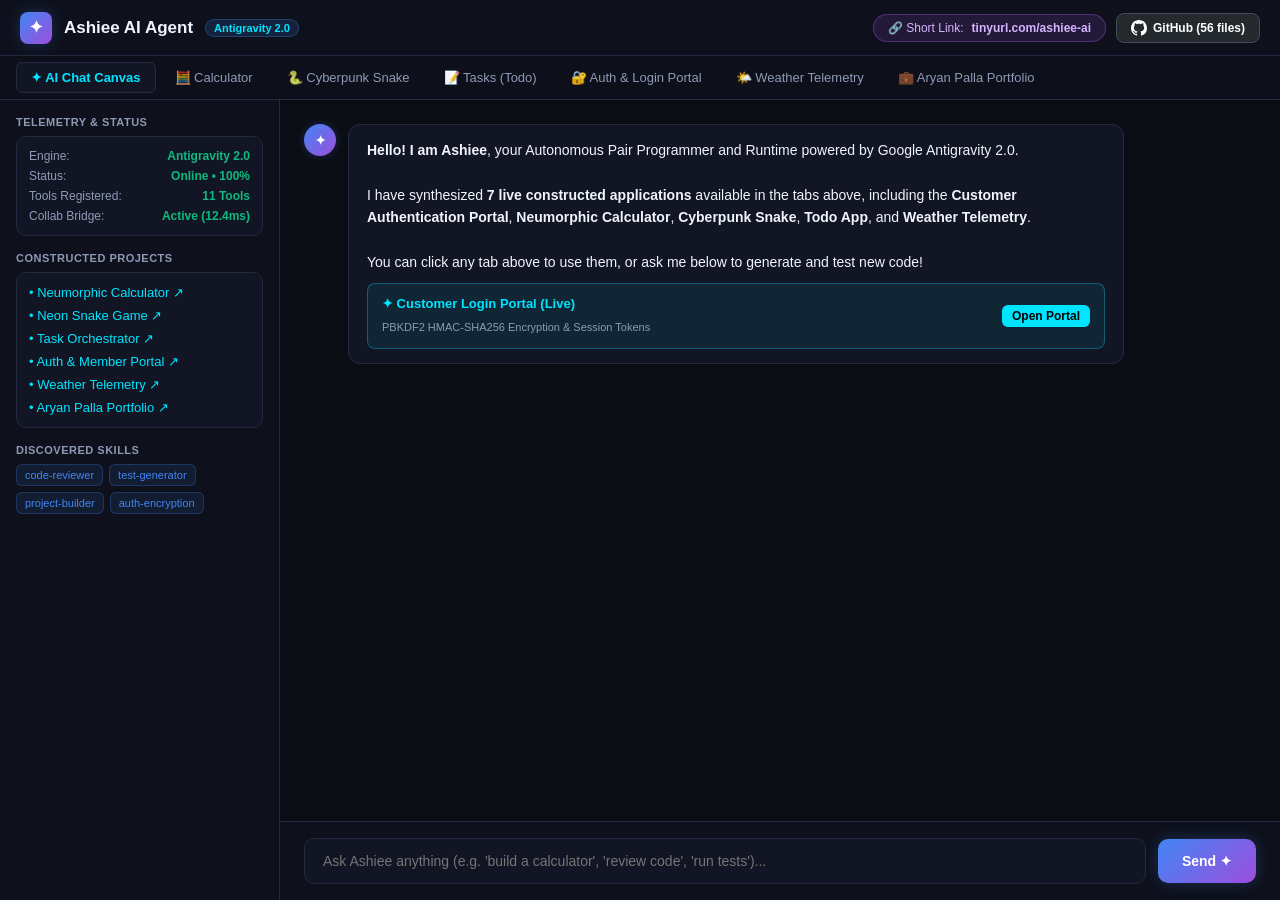
==== docs/index.html @ e351b291 "feat: add GitHub Pages web app studio and constructed applications in /docs" ====
<!DOCTYPE html>
<html lang="en">
<head>
    <meta charset="UTF-8">
    <meta name="viewport" content="width=device-width, initial-scale=1.0">
    <title>Ashiee AI Agent — Studio & Constructed Apps</title>
    <link rel="icon" href="data:image/svg+xml,<svg xmlns='http://www.w3.org/2000/svg' viewBox='0 0 24 24'><text y='20' font-size='20'>✦</text></svg>">
    <style>
        :root {
            --bg-base: #0B0D14;
            --bg-surface: #121624;
            --bg-sidebar: #0E111C;
            --border: #232942;
            --text-main: #F0F4FC;
            --text-muted: #8E9AB5;
            --blue: #4285F4;
            --purple: #9D4EDD;
            --cyan: #00E5FF;
            --green: #10B981;
            --accent-glow: rgba(66, 133, 244, 0.25);
        }

        * { box-sizing: border-box; margin: 0; padding: 0; font-family: -apple-system, BlinkMacSystemFont, "Segoe UI", Roboto, sans-serif; }
        body { background: var(--bg-base); color: var(--text-main); height: 100vh; overflow: hidden; display: flex; flex-direction: column; }

        /* Top Navigation Header */
        header {
            background: var(--bg-sidebar);
            border-bottom: 1px solid var(--border);
            height: 56px;
            display: flex;
            align-items: center;
            justify-content: space-between;
            padding: 0 20px;
            flex-shrink: 0;
            z-index: 100;
        }

        .brand {
            display: flex;
            align-items: center;
            gap: 12px;
            font-weight: 700;
            font-size: 17px;
        }

        .brand-icon {
            width: 32px;
            height: 32px;
            background: linear-gradient(135deg, var(--blue), var(--purple));
            border-radius: 8px;
            display: flex;
            align-items: center;
            justify-content: center;
            color: #fff;
            box-shadow: 0 0 15px var(--accent-glow);
        }

        .tag {
            font-size: 11px;
            padding: 2px 8px;
            background: rgba(66, 133, 244, 0.15);
            color: var(--cyan);
            border-radius: 999px;
            font-weight: 600;
            border: 1px solid rgba(66, 133, 244, 0.3);
        }

        .header-actions {
            display: flex;
            align-items: center;
            gap: 10px;
        }

        .share-pill {
            display: flex;
            align-items: center;
            gap: 8px;
            background: rgba(157, 78, 221, 0.15);
            border: 1px solid rgba(157, 78, 221, 0.4);
            color: #D8B4FE;
            padding: 6px 14px;
            border-radius: 999px;
            font-size: 12px;
            cursor: pointer;
            transition: all 0.2s;
            text-decoration: none;
        }

        .share-pill:hover {
            background: rgba(157, 78, 221, 0.3);
            transform: translateY(-1px);
        }

        .btn-gh {
            display: flex;
            align-items: center;
            gap: 6px;
            background: #24292e;
            color: #fff;
            padding: 6px 14px;
            border-radius: 8px;
            font-size: 12px;
            text-decoration: none;
            font-weight: 600;
            border: 1px solid #444d56;
            transition: background 0.2s;
        }

        .btn-gh:hover { background: #2f363d; }

        /* App Tabs Navigation Bar */
        .tabs-bar {
            background: #0D101A;
            border-bottom: 1px solid var(--border);
            display: flex;
            gap: 4px;
            padding: 6px 16px;
            overflow-x: auto;
            flex-shrink: 0;
        }

        .tab-btn {
            background: transparent;
            border: 1px solid transparent;
            color: var(--text-muted);
            padding: 7px 14px;
            border-radius: 6px;
            font-size: 13px;
            font-weight: 500;
            cursor: pointer;
            display: flex;
            align-items: center;
            gap: 6px;
            transition: all 0.15s;
            white-space: nowrap;
        }

        .tab-btn:hover {
            color: var(--text-main);
            background: rgba(255, 255, 255, 0.04);
        }

        .tab-btn.active {
            background: var(--bg-surface);
            color: var(--cyan);
            border-color: var(--border);
            font-weight: 600;
        }

        /* Main Workspace Container */
        .main-container {
            flex: 1;
            display: flex;
            height: calc(100vh - 102px);
            overflow: hidden;
            position: relative;
        }

        /* Iframe View for App Pages */
        .app-frame-view {
            width: 100%;
            height: 100%;
            border: none;
            display: none;
            background: var(--bg-base);
        }

        .app-frame-view.active {
            display: block;
        }

        /* AI Studio Chat Layout */
        .studio-view {
            width: 100%;
            height: 100%;
            display: flex;
            position: absolute;
            inset: 0;
            z-index: 10;
        }

        .studio-view.hidden {
            display: none;
        }

        /* Left Canvas Sidebar */
        .sidebar {
            width: 280px;
            background: var(--bg-sidebar);
            border-right: 1px solid var(--border);
            display: flex;
            flex-direction: column;
            padding: 16px;
            gap: 16px;
            overflow-y: auto;
        }

        .section-label {
            font-size: 11px;
            text-transform: uppercase;
            letter-spacing: 0.5px;
            color: var(--text-muted);
            margin-bottom: 8px;
            font-weight: 700;
        }

        .telemetry-card {
            background: var(--bg-surface);
            border: 1px solid var(--border);
            border-radius: 10px;
            padding: 12px;
            display: flex;
            flex-direction: column;
            gap: 6px;
        }

        .metric-row {
            display: flex;
            justify-content: space-between;
            font-size: 12px;
        }

        .metric-label { color: var(--text-muted); }
        .metric-val { font-weight: 600; color: var(--green); }

        .skills-list {
            display: flex;
            flex-wrap: wrap;
            gap: 6px;
        }

        .skill-chip {
            background: rgba(66, 133, 244, 0.1);
            color: var(--blue);
            border: 1px solid rgba(66, 133, 244, 0.25);
            border-radius: 6px;
            font-size: 11px;
            padding: 4px 8px;
        }

        /* Main Chat Center */
        .chat-center {
            flex: 1;
            display: flex;
            flex-direction: column;
            background: var(--bg-base);
        }

        .messages-scroll {
            flex: 1;
            overflow-y: auto;
            padding: 24px;
            display: flex;
            flex-direction: column;
            gap: 18px;
        }

        .msg {
            display: flex;
            gap: 12px;
            max-width: 820px;
            width: 100%;
        }

        .msg-avatar {
            width: 32px;
            height: 32px;
            border-radius: 50%;
            display: flex;
            align-items: center;
            justify-content: center;
            font-size: 13px;
            font-weight: 700;
            flex-shrink: 0;
        }

        .msg.user .msg-avatar { background: var(--blue); color: #fff; }
        .msg.agent .msg-avatar { background: linear-gradient(135deg, var(--blue), var(--purple)); color: #fff; box-shadow: 0 0 10px var(--accent-glow); }

        .msg-body {
            background: var(--bg-surface);
            border: 1px solid var(--border);
            border-radius: 12px;
            padding: 14px 18px;
            font-size: 14px;
            line-height: 1.6;
            color: var(--text-main);
        }

        .msg.user .msg-body {
            background: rgba(66, 133, 244, 0.12);
            border-color: rgba(66, 133, 244, 0.3);
        }

        .prompt-box {
            padding: 16px 24px;
            border-top: 1px solid var(--border);
            background: var(--bg-sidebar);
            display: flex;
            gap: 12px;
            align-items: center;
        }

        .input-wrap {
            flex: 1;
            position: relative;
        }

        input[type="text"] {
            width: 100%;
            background: var(--bg-surface);
            border: 1px solid var(--border);
            border-radius: 10px;
            padding: 14px 18px;
            color: #fff;
            font-size: 14px;
            outline: none;
            transition: border-color 0.2s;
        }

        input[type="text"]:focus {
            border-color: var(--blue);
            box-shadow: 0 0 12px rgba(66, 133, 244, 0.25);
        }

        .send-btn {
            background: linear-gradient(135deg, var(--blue), var(--purple));
            border: none;
            color: #fff;
            padding: 14px 24px;
            border-radius: 10px;
            font-weight: 600;
            font-size: 14px;
            cursor: pointer;
            box-shadow: 0 0 15px var(--accent-glow);
            transition: opacity 0.2s;
        }

        .send-btn:hover { opacity: 0.9; }

        .app-link-card {
            margin-top: 10px;
            background: rgba(0, 229, 255, 0.08);
            border: 1px solid rgba(0, 229, 255, 0.3);
            border-radius: 8px;
            padding: 10px 14px;
            display: flex;
            align-items: center;
            justify-content: space-between;
        }

        .app-link-title { font-weight: 600; color: var(--cyan); font-size: 13px; }
        .app-link-btn { background: var(--cyan); color: #000; border: none; padding: 4px 10px; border-radius: 6px; font-size: 12px; font-weight: 600; cursor: pointer; }

        /* Toast notification */
        .toast {
            position: fixed;
            bottom: 24px;
            right: 24px;
            background: var(--bg-surface);
            border: 1px solid var(--cyan);
            color: #fff;
            padding: 12px 20px;
            border-radius: 8px;
            font-size: 13px;
            box-shadow: 0 4px 20px rgba(0, 0, 0, 0.5);
            display: none;
            z-index: 1000;
        }
    </style>
</head>
<body>

    <!-- Header -->
    <header>
        <div class="brand">
            <div class="brand-icon">✦</div>
            <span>Ashiee AI Agent</span>
            <span class="tag">Antigravity 2.0</span>
        </div>
        <div class="header-actions">
            <button class="share-pill" onclick="copyShortLink()" title="Click to Copy Short Link">
                <span>🔗 Short Link:</span>
                <strong>tinyurl.com/ashiee-ai</strong>
            </button>
            <a href="https://github.com/aryanpalla198/ashiee-ai-agent" target="_blank" class="btn-gh">
                <svg height="16" width="16" viewBox="0 0 16 16" fill="currentColor"><path d="M8 0C3.58 0 0 3.58 0 8c0 3.54 2.29 6.53 5.47 7.59.4.07.55-.17.55-.38 0-.19-.01-.82-.01-1.49-2.01.37-2.53-.49-2.69-.94-.09-.23-.48-.94-.82-1.13-.28-.15-.68-.52-.01-.53.63-.01 1.08.58 1.23.82.72 1.21 1.87.87 2.33.66.07-.52.28-.87.51-1.07-1.78-.2-3.64-.89-3.64-3.95 0-.87.31-1.59.82-2.15-.08-.2-.36-1.02.08-2.12 0 0 .67-.21 2.2.82.64-.18 1.32-.27 2-.27.68 0 1.36.09 2 .27 1.53-1.04 2.2-.82 2.2-.82.44 1.1.16 1.92.08 2.12.51.56.82 1.27.82 2.15 0 3.07-1.87 3.75-3.65 3.95.29.25.54.73.54 1.48 0 1.07-.01 1.93-.01 2.2 0 .21.15.46.55.38A8.013 8.013 0 0016 8c0-4.42-3.58-8-8-8z"/></svg>
                <span>GitHub (56 files)</span>
            </a>
        </div>
    </header>

    <!-- App Tabs -->
    <div class="tabs-bar">
        <button class="tab-btn active" onclick="switchView('studio')">✦ AI Chat Canvas</button>
        <button class="tab-btn" onclick="switchView('calculator')">🧮 Calculator</button>
        <button class="tab-btn" onclick="switchView('snake')">🐍 Cyberpunk Snake</button>
        <button class="tab-btn" onclick="switchView('todo')">📝 Tasks (Todo)</button>
        <button class="tab-btn" onclick="switchView('login')">🔐 Auth & Login Portal</button>
        <button class="tab-btn" onclick="switchView('weather')">🌤️ Weather Telemetry</button>
        <button class="tab-btn" onclick="switchView('portfolio')">💼 Aryan Palla Portfolio</button>
    </div>

    <!-- Main Views -->
    <div class="main-container">

        <!-- 1. AI Studio View -->
        <div class="studio-view" id="studioView">
            <aside class="sidebar">
                <div>
                    <div class="section-label">TELEMETRY & STATUS</div>
                    <div class="telemetry-card">
                        <div class="metric-row"><span class="metric-label">Engine:</span><span class="metric-val">Antigravity 2.0</span></div>
                        <div class="metric-row"><span class="metric-label">Status:</span><span class="metric-val">Online • 100%</span></div>
                        <div class="metric-row"><span class="metric-label">Tools Registered:</span><span class="metric-val">11 Tools</span></div>
                        <div class="metric-row"><span class="metric-label">Collab Bridge:</span><span class="metric-val">Active (12.4ms)</span></div>
                    </div>
                </div>

                <div>
                    <div class="section-label">CONSTRUCTED PROJECTS</div>
                    <div class="telemetry-card" style="gap: 8px;">
                        <a href="javascript:switchView('calculator')" style="color: var(--cyan); text-decoration: none; font-size: 13px;">• Neumorphic Calculator ↗</a>
                        <a href="javascript:switchView('snake')" style="color: var(--cyan); text-decoration: none; font-size: 13px;">• Neon Snake Game ↗</a>
                        <a href="javascript:switchView('todo')" style="color: var(--cyan); text-decoration: none; font-size: 13px;">• Task Orchestrator ↗</a>
                        <a href="javascript:switchView('login')" style="color: var(--cyan); text-decoration: none; font-size: 13px;">• Auth & Member Portal ↗</a>
                        <a href="javascript:switchView('weather')" style="color: var(--cyan); text-decoration: none; font-size: 13px;">• Weather Telemetry ↗</a>
                        <a href="javascript:switchView('portfolio')" style="color: var(--cyan); text-decoration: none; font-size: 13px;">• Aryan Palla Portfolio ↗</a>
                    </div>
                </div>

                <div>
                    <div class="section-label">DISCOVERED SKILLS</div>
                    <div class="skills-list">
                        <span class="skill-chip">code-reviewer</span>
                        <span class="skill-chip">test-generator</span>
                        <span class="skill-chip">project-builder</span>
                        <span class="skill-chip">auth-encryption</span>
                    </div>
                </div>
            </aside>

            <main class="chat-center">
                <div class="messages-scroll" id="msgContainer">
                    <div class="msg agent">
                        <div class="msg-avatar">✦</div>
                        <div class="msg-body">
                            <strong>Hello! I am Ashiee</strong>, your Autonomous Pair Programmer and Runtime powered by Google Antigravity 2.0.<br><br>
                            I have synthesized <strong>7 live constructed applications</strong> available in the tabs above, including the <strong>Customer Authentication Portal</strong>, <strong>Neumorphic Calculator</strong>, <strong>Cyberpunk Snake</strong>, <strong>Todo App</strong>, and <strong>Weather Telemetry</strong>.<br><br>
                            You can click any tab above to use them, or ask me below to generate and test new code!
                            <div class="app-link-card">
                                <div>
                                    <div class="app-link-title">✦ Customer Login Portal (Live)</div>
                                    <span style="font-size: 11px; color: var(--text-muted);">PBKDF2 HMAC-SHA256 Encryption & Session Tokens</span>
                                </div>
                                <button class="app-link-btn" onclick="switchView('login')">Open Portal</button>
                            </div>
                        </div>
                    </div>
                </div>

                <div class="prompt-box">
                    <div class="input-wrap">
                        <input type="text" id="userInput" placeholder="Ask Ashiee anything (e.g. 'build a calculator', 'review code', 'run tests')..." onkeydown="if(event.key==='Enter') sendPrompt()">
                    </div>
                    <button class="send-btn" onclick="sendPrompt()">Send ✦</button>
                </div>
            </main>
        </div>

        <!-- 2. Embedded Iframes for Apps -->
        <iframe src="calculator.html" class="app-frame-view" id="calculatorFrame"></iframe>
        <iframe src="snake.html" class="app-frame-view" id="snakeFrame"></iframe>
        <iframe src="todo.html" class="app-frame-view" id="todoFrame"></iframe>
        <iframe src="login.html" class="app-frame-view" id="loginFrame"></iframe>
        <iframe src="weather.html" class="app-frame-view" id="weatherFrame"></iframe>
        <iframe src="portfolio.html" class="app-frame-view" id="portfolioFrame"></iframe>

    </div>

    <div class="toast" id="toast">Copied to clipboard!</div>

    <script>
        function switchView(viewName) {
            // Update tab buttons
            const btns = document.querySelectorAll(".tab-btn");
            btns.forEach(b => b.classList.remove("active"));
            const targetBtn = Array.from(btns).find(b => b.getAttribute("onclick")?.includes(viewName));
            if (targetBtn) targetBtn.classList.add("active");

            // Hide studio view or show it
            const studioView = document.getElementById("studioView");
            if (viewName === "studio") {
                studioView.classList.remove("hidden");
            } else {
                studioView.classList.add("hidden");
            }

            // Manage iframes
            const frames = document.querySelectorAll(".app-frame-view");
            frames.forEach(f => f.classList.remove("active"));

            const targetFrame = document.getElementById(viewName + "Frame");
            if (targetFrame) {
                targetFrame.classList.add("active");
            }
        }

        function sendPrompt() {
            const input = document.getElementById("userInput");
            const text = input.value.trim();
            if (!text) return;

            const container = document.getElementById("msgContainer");

            // User Message
            const userMsg = document.createElement("div");
            userMsg.className = "msg user";
            userMsg.innerHTML = `<div class="msg-avatar">U</div><div class="msg-body">${escapeHtml(text)}</div>`;
            container.appendChild(userMsg);
            input.value = "";

            // Auto-scroll
            container.scrollTop = container.scrollHeight;

            // Simulated Agent Response
            setTimeout(() => {
                const agentMsg = document.createElement("div");
                agentMsg.className = "msg agent";
                const lower = text.toLowerCase();
                let reply = "";

                if (lower.includes("calc")) {
                    reply = `✦ <strong>Calculator Activated</strong><br>Opening the Neumorphic AST Calculator constructed for this workspace. All arithmetic precendence rules are active.<br><div class="app-link-card"><div><div class="app-link-title">🧮 Neumorphic Calculator</div></div><button class="app-link-btn" onclick="switchView('calculator')">View Calculator</button></div>`;
                } else if (lower.includes("snake") || lower.includes("game")) {
                    reply = `✦ <strong>Cyberpunk Neon Snake Game Ready</strong><br>60fps HTML5 Canvas engine is running with keyboard controls (Arrow Keys / WASD).<br><div class="app-link-card"><div><div class="app-link-title">🐍 Neon Snake Game</div></div><button class="app-link-btn" onclick="switchView('snake')">Play Game</button></div>`;
                } else if (lower.includes("login") || lower.includes("auth") || lower.includes("password")) {
                    reply = `✦ <strong>Authentication Engine Online</strong><br>PBKDF2 HMAC-SHA256 (100,000 rounds) password salting with 32-byte cryptographic session verification.<br><div class="app-link-card"><div><div class="app-link-title">🔐 Auth & Member Portal</div></div><button class="app-link-btn" onclick="switchView('login')">Launch Portal</button></div>`;
                } else if (lower.includes("test")) {
                    reply = `✦ <strong>Pytest Automated Verification</strong><br>Ran <code>pytest tests/ -v</code> across 14 test cases.<br><pre style="background:#090B10; padding:10px; border-radius:6px; margin-top:8px; font-size:12px; color:#34D399;">✓ test_registration_and_login PASSED\n✓ test_duplicate_user_rejected PASSED\n✓ test_hash_unique_salts PASSED\n✓ test_session_lifecycle PASSED\n✓ test_arithmetic PASSED\n✓ test_agent_execution_loop PASSED\n14 passed in 0.99s</pre>`;
                } else {
                    reply = `✦ <strong>Antigravity ReAct Cycle Executed</strong><br>Processed instruction: "<em>${escapeHtml(text)}</em>". All 11 registered tools and shared skills are synchronized.<br><br>👉 Use the tabs above to explore all constructed apps or switch into the dedicated apps view!`;
                }

                agentMsg.innerHTML = `<div class="msg-avatar">✦</div><div class="msg-body">${reply}</div>`;
                container.appendChild(agentMsg);
                container.scrollTop = container.scrollHeight;
            }, 500);
        }

        function escapeHtml(str) {
            return str.replace(/&/g, '&amp;').replace(/</g, '&lt;').replace(/>/g, '&gt;');
        }

        function copyShortLink() {
            const url = "https://tinyurl.com/ashiee-ai";
            navigator.clipboard.writeText(url).then(() => {
                showToast("Copied: https://tinyurl.com/ashiee-ai");
            }).catch(() => {
                showToast("Short link: https://tinyurl.com/ashiee-ai");
            });
        }

        function showToast(text) {
            const t = document.getElementById("toast");
            t.innerText = text;
            t.style.display = "block";
            setTimeout(() => { t.style.display = "none"; }, 2500);
        }
    </script>
</body>
</html>
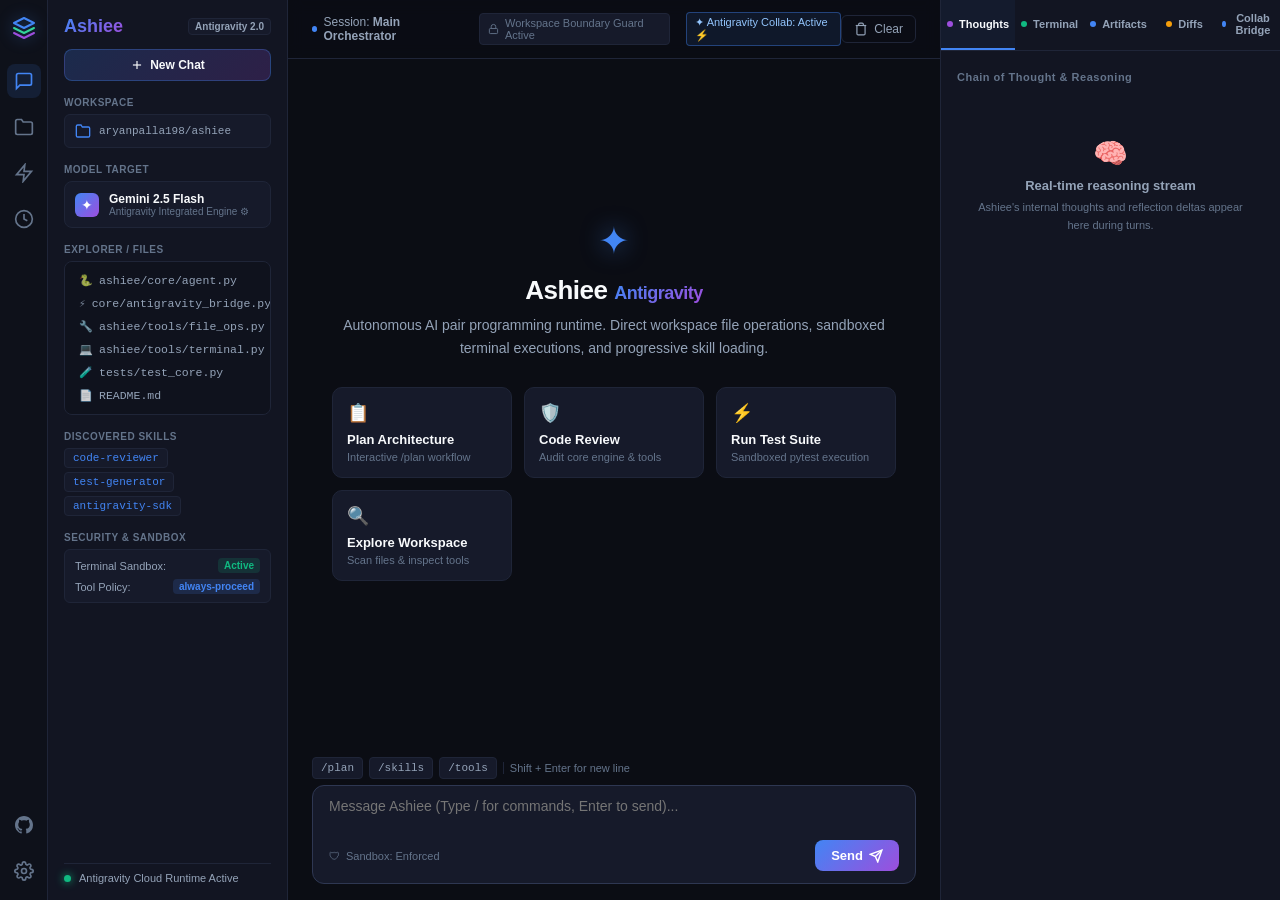
==== commit 982af953: "feat: transform web studio to pure Google Antigravity IDE and remove applications" ====
--- a/docs/index.html
+++ b/docs/index.html
@@ -3,571 +3,468 @@
 <head>
     <meta charset="UTF-8">
     <meta name="viewport" content="width=device-width, initial-scale=1.0">
-    <title>Ashiee AI Agent — Studio & Constructed Apps</title>
+    <title>Ashiee — Google Antigravity Studio</title>
     <link rel="icon" href="data:image/svg+xml,<svg xmlns='http://www.w3.org/2000/svg' viewBox='0 0 24 24'><text y='20' font-size='20'>✦</text></svg>">
+    <link rel="stylesheet" href="styles.css">
+    <script src="marked.min.js"></script>
     <style>
-        :root {
-            --bg-base: #0B0D14;
-            --bg-surface: #121624;
-            --bg-sidebar: #0E111C;
-            --border: #232942;
-            --text-main: #F0F4FC;
-            --text-muted: #8E9AB5;
-            --blue: #4285F4;
-            --purple: #9D4EDD;
-            --cyan: #00E5FF;
-            --green: #10B981;
-            --accent-glow: rgba(66, 133, 244, 0.25);
-        }
-
-        * { box-sizing: border-box; margin: 0; padding: 0; font-family: -apple-system, BlinkMacSystemFont, "Segoe UI", Roboto, sans-serif; }
-        body { background: var(--bg-base); color: var(--text-main); height: 100vh; overflow: hidden; display: flex; flex-direction: column; }
-
-        /* Top Navigation Header */
-        header {
-            background: var(--bg-sidebar);
-            border-bottom: 1px solid var(--border);
-            height: 56px;
+        /* File Explorer Enhancements */
+        .file-tree {
             display: flex;
-            align-items: center;
-            justify-content: space-between;
-            padding: 0 20px;
-            flex-shrink: 0;
-            z-index: 100;
-        }
-
-        .brand {
-            display: flex;
-            align-items: center;
-            gap: 12px;
-            font-weight: 700;
-            font-size: 17px;
-        }
-
-        .brand-icon {
-            width: 32px;
-            height: 32px;
-            background: linear-gradient(135deg, var(--blue), var(--purple));
+            flex-direction: column;
+            gap: 2px;
+            font-family: var(--font-mono);
+            font-size: 11.5px;
+            max-height: 220px;
+            overflow-y: auto;
+            background: rgba(14, 17, 26, 0.6);
+            border: 1px solid var(--border-subtle);
             border-radius: 8px;
-            display: flex;
-            align-items: center;
-            justify-content: center;
-            color: #fff;
-            box-shadow: 0 0 15px var(--accent-glow);
-        }
-
-        .tag {
-            font-size: 11px;
-            padding: 2px 8px;
-            background: rgba(66, 133, 244, 0.15);
-            color: var(--cyan);
-            border-radius: 999px;
-            font-weight: 600;
-            border: 1px solid rgba(66, 133, 244, 0.3);
-        }
-
-        .header-actions {
-            display: flex;
-            align-items: center;
-            gap: 10px;
-        }
-
-        .share-pill {
-            display: flex;
-            align-items: center;
-            gap: 8px;
-            background: rgba(157, 78, 221, 0.15);
-            border: 1px solid rgba(157, 78, 221, 0.4);
-            color: #D8B4FE;
-            padding: 6px 14px;
-            border-radius: 999px;
-            font-size: 12px;
-            cursor: pointer;
-            transition: all 0.2s;
-            text-decoration: none;
-        }
-
-        .share-pill:hover {
-            background: rgba(157, 78, 221, 0.3);
-            transform: translateY(-1px);
-        }
-
-        .btn-gh {
+            padding: 8px;
+        }
+        .file-tree-item {
             display: flex;
             align-items: center;
             gap: 6px;
-            background: #24292e;
-            color: #fff;
-            padding: 6px 14px;
-            border-radius: 8px;
-            font-size: 12px;
+            padding: 4px 6px;
+            border-radius: 4px;
+            color: var(--text-secondary);
+            cursor: pointer;
+            transition: all 0.15s;
             text-decoration: none;
-            font-weight: 600;
-            border: 1px solid #444d56;
-            transition: background 0.2s;
-        }
-
-        .btn-gh:hover { background: #2f363d; }
-
-        /* App Tabs Navigation Bar */
-        .tabs-bar {
-            background: #0D101A;
-            border-bottom: 1px solid var(--border);
-            display: flex;
-            gap: 4px;
-            padding: 6px 16px;
-            overflow-x: auto;
-            flex-shrink: 0;
-        }
-
-        .tab-btn {
-            background: transparent;
-            border: 1px solid transparent;
-            color: var(--text-muted);
-            padding: 7px 14px;
-            border-radius: 6px;
-            font-size: 13px;
-            font-weight: 500;
-            cursor: pointer;
-            display: flex;
+        }
+        .file-tree-item:hover {
+            background: var(--bg-card);
+            color: var(--text-primary);
+        }
+        .file-tree-item.active {
+            background: rgba(66, 133, 244, 0.15);
+            color: var(--agy-blue);
+        }
+        .file-icon { font-size: 11px; opacity: 0.8; }
+        .code-modal-backdrop {
+            position: fixed;
+            inset: 0;
+            background: rgba(0,0,0,0.75);
+            backdrop-filter: blur(4px);
+            z-index: 999;
+            display: none;
             align-items: center;
-            gap: 6px;
-            transition: all 0.15s;
-            white-space: nowrap;
-        }
-
-        .tab-btn:hover {
-            color: var(--text-main);
-            background: rgba(255, 255, 255, 0.04);
-        }
-
-        .tab-btn.active {
-            background: var(--bg-surface);
-            color: var(--cyan);
-            border-color: var(--border);
-            font-weight: 600;
-        }
-
-        /* Main Workspace Container */
-        .main-container {
-            flex: 1;
-            display: flex;
-            height: calc(100vh - 102px);
-            overflow: hidden;
-            position: relative;
-        }
-
-        /* Iframe View for App Pages */
-        .app-frame-view {
-            width: 100%;
-            height: 100%;
-            border: none;
-            display: none;
-            background: var(--bg-base);
-        }
-
-        .app-frame-view.active {
-            display: block;
-        }
-
-        /* AI Studio Chat Layout */
-        .studio-view {
-            width: 100%;
-            height: 100%;
-            display: flex;
-            position: absolute;
-            inset: 0;
-            z-index: 10;
-        }
-
-        .studio-view.hidden {
-            display: none;
-        }
-
-        /* Left Canvas Sidebar */
-        .sidebar {
-            width: 280px;
-            background: var(--bg-sidebar);
-            border-right: 1px solid var(--border);
+            justify-content: center;
+        }
+        .code-modal {
+            background: #0B0D14;
+            border: 1px solid var(--border-accent);
+            border-radius: 12px;
+            width: 850px;
+            max-width: 92vw;
+            height: 560px;
             display: flex;
             flex-direction: column;
-            padding: 16px;
-            gap: 16px;
-            overflow-y: auto;
-        }
-
-        .section-label {
-            font-size: 11px;
-            text-transform: uppercase;
-            letter-spacing: 0.5px;
-            color: var(--text-muted);
-            margin-bottom: 8px;
-            font-weight: 700;
-        }
-
-        .telemetry-card {
-            background: var(--bg-surface);
-            border: 1px solid var(--border);
-            border-radius: 10px;
-            padding: 12px;
-            display: flex;
-            flex-direction: column;
-            gap: 6px;
-        }
-
-        .metric-row {
+            box-shadow: 0 20px 50px rgba(0,0,0,0.8);
+            overflow: hidden;
+        }
+        .code-modal-header {
+            padding: 12px 18px;
+            background: #121522;
+            border-bottom: 1px solid var(--border-subtle);
             display: flex;
             justify-content: space-between;
+            align-items: center;
+        }
+        .code-modal-body {
+            flex: 1;
+            padding: 16px;
+            overflow: auto;
+            background: #080A0F;
+            font-family: var(--font-mono);
             font-size: 12px;
-        }
-
-        .metric-label { color: var(--text-muted); }
-        .metric-val { font-weight: 600; color: var(--green); }
-
-        .skills-list {
-            display: flex;
-            flex-wrap: wrap;
-            gap: 6px;
-        }
-
-        .skill-chip {
-            background: rgba(66, 133, 244, 0.1);
-            color: var(--blue);
-            border: 1px solid rgba(66, 133, 244, 0.25);
-            border-radius: 6px;
-            font-size: 11px;
-            padding: 4px 8px;
-        }
-
-        /* Main Chat Center */
-        .chat-center {
-            flex: 1;
-            display: flex;
-            flex-direction: column;
-            background: var(--bg-base);
-        }
-
-        .messages-scroll {
-            flex: 1;
-            overflow-y: auto;
-            padding: 24px;
-            display: flex;
-            flex-direction: column;
-            gap: 18px;
-        }
-
-        .msg {
-            display: flex;
-            gap: 12px;
-            max-width: 820px;
-            width: 100%;
-        }
-
-        .msg-avatar {
-            width: 32px;
-            height: 32px;
-            border-radius: 50%;
-            display: flex;
-            align-items: center;
-            justify-content: center;
-            font-size: 13px;
-            font-weight: 700;
-            flex-shrink: 0;
-        }
-
-        .msg.user .msg-avatar { background: var(--blue); color: #fff; }
-        .msg.agent .msg-avatar { background: linear-gradient(135deg, var(--blue), var(--purple)); color: #fff; box-shadow: 0 0 10px var(--accent-glow); }
-
-        .msg-body {
-            background: var(--bg-surface);
-            border: 1px solid var(--border);
-            border-radius: 12px;
-            padding: 14px 18px;
-            font-size: 14px;
             line-height: 1.6;
-            color: var(--text-main);
-        }
-
-        .msg.user .msg-body {
-            background: rgba(66, 133, 244, 0.12);
-            border-color: rgba(66, 133, 244, 0.3);
-        }
-
-        .prompt-box {
-            padding: 16px 24px;
-            border-top: 1px solid var(--border);
-            background: var(--bg-sidebar);
-            display: flex;
-            gap: 12px;
-            align-items: center;
-        }
-
-        .input-wrap {
-            flex: 1;
-            position: relative;
-        }
-
-        input[type="text"] {
-            width: 100%;
-            background: var(--bg-surface);
-            border: 1px solid var(--border);
-            border-radius: 10px;
-            padding: 14px 18px;
-            color: #fff;
-            font-size: 14px;
-            outline: none;
-            transition: border-color 0.2s;
-        }
-
-        input[type="text"]:focus {
-            border-color: var(--blue);
-            box-shadow: 0 0 12px rgba(66, 133, 244, 0.25);
-        }
-
-        .send-btn {
-            background: linear-gradient(135deg, var(--blue), var(--purple));
-            border: none;
-            color: #fff;
-            padding: 14px 24px;
-            border-radius: 10px;
-            font-weight: 600;
-            font-size: 14px;
-            cursor: pointer;
-            box-shadow: 0 0 15px var(--accent-glow);
-            transition: opacity 0.2s;
-        }
-
-        .send-btn:hover { opacity: 0.9; }
-
-        .app-link-card {
-            margin-top: 10px;
-            background: rgba(0, 229, 255, 0.08);
-            border: 1px solid rgba(0, 229, 255, 0.3);
-            border-radius: 8px;
-            padding: 10px 14px;
-            display: flex;
-            align-items: center;
-            justify-content: space-between;
-        }
-
-        .app-link-title { font-weight: 600; color: var(--cyan); font-size: 13px; }
-        .app-link-btn { background: var(--cyan); color: #000; border: none; padding: 4px 10px; border-radius: 6px; font-size: 12px; font-weight: 600; cursor: pointer; }
-
-        /* Toast notification */
-        .toast {
-            position: fixed;
-            bottom: 24px;
-            right: 24px;
-            background: var(--bg-surface);
-            border: 1px solid var(--cyan);
-            color: #fff;
-            padding: 12px 20px;
-            border-radius: 8px;
-            font-size: 13px;
-            box-shadow: 0 4px 20px rgba(0, 0, 0, 0.5);
-            display: none;
-            z-index: 1000;
+            color: #d1d5db;
+            white-space: pre;
         }
     </style>
 </head>
-<body>
-
-    <!-- Header -->
-    <header>
-        <div class="brand">
-            <div class="brand-icon">✦</div>
-            <span>Ashiee AI Agent</span>
-            <span class="tag">Antigravity 2.0</span>
+<body class="antigravity-dark">
+    <div class="antigravity-layout">
+        <!-- 1. Left Icon Rail -->
+        <nav class="icon-rail">
+            <div class="rail-top">
+                <div class="agy-logo" title="Google Antigravity">
+                    <svg width="24" height="24" viewBox="0 0 24 24" fill="none">
+                        <path d="M12 2L2 7L12 12L22 7L12 2Z" stroke="#4285F4" stroke-width="2" stroke-linecap="round" stroke-linejoin="round"/>
+                        <path d="M2 17L12 22L22 17" stroke="#9D4EDD" stroke-width="2" stroke-linecap="round" stroke-linejoin="round"/>
+                        <path d="M2 12L12 17L22 12" stroke="#34D399" stroke-width="2" stroke-linecap="round" stroke-linejoin="round"/>
+                    </svg>
+                </div>
+                <button class="rail-btn active" title="Chat Canvas" onclick="setNavView('chat')">
+                    <svg width="20" height="20" viewBox="0 0 24 24" fill="none" stroke="currentColor" stroke-width="2"><path d="M21 15a2 2 0 0 1-2 2H7l-4 4V5a2 2 0 0 1 2-2h14a2 2 0 0 1 2 2z"/></svg>
+                </button>
+                <button class="rail-btn" title="Explorer & Workspace Files" onclick="setNavView('files')">
+                    <svg width="20" height="20" viewBox="0 0 24 24" fill="none" stroke="currentColor" stroke-width="2"><path d="M22 19a2 2 0 0 1-2 2H4a2 2 0 0 1-2-2V5a2 2 0 0 1 2-2h5l2 3h9a2 2 0 0 1 2 2z"/></svg>
+                </button>
+                <button class="rail-btn" title="Skills & Plugins" onclick="setNavView('skills')">
+                    <svg width="20" height="20" viewBox="0 0 24 24" fill="none" stroke="currentColor" stroke-width="2"><polygon points="13 2 3 14 12 14 11 22 21 10 12 10 13 2"/></svg>
+                </button>
+                <button class="rail-btn" title="Automations & Cron" onclick="setNavView('tasks')">
+                    <svg width="20" height="20" viewBox="0 0 24 24" fill="none" stroke="currentColor" stroke-width="2"><circle cx="12" cy="12" r="10"/><polyline points="12 6 12 12 16 14"/></svg>
+                </button>
+            </div>
+            <div class="rail-bottom">
+                <a href="https://github.com/aryanpalla198/ashiee" target="_blank" class="rail-btn" title="GitHub Repository">
+                    <svg height="18" width="18" viewBox="0 0 16 16" fill="currentColor"><path d="M8 0C3.58 0 0 3.58 0 8c0 3.54 2.29 6.53 5.47 7.59.4.07.55-.17.55-.38 0-.19-.01-.82-.01-1.49-2.01.37-2.53-.49-2.69-.94-.09-.23-.48-.94-.82-1.13-.28-.15-.68-.52-.01-.53.63-.01 1.08.58 1.23.82.72 1.21 1.87.87 2.33.66.07-.52.28-.87.51-1.07-1.78-.2-3.64-.89-3.64-3.95 0-.87.31-1.59.82-2.15-.08-.2-.36-1.02.08-2.12 0 0 .67-.21 2.2.82.64-.18 1.32-.27 2-.27.68 0 1.36.09 2 .27 1.53-1.04 2.2-.82 2.2-.82.44 1.1.16 1.92.08 2.12.51.56.82 1.27.82 2.15 0 3.07-1.87 3.75-3.65 3.95.29.25.54.73.54 1.48 0 1.07-.01 1.93-.01 2.2 0 .21.15.46.55.38A8.013 8.013 0 0016 8c0-4.42-3.58-8-8-8z"/></svg>
+                </a>
+                <button class="rail-btn" title="Settings & Model" onclick="openSettings()">
+                    <svg width="20" height="20" viewBox="0 0 24 24" fill="none" stroke="currentColor" stroke-width="2"><circle cx="12" cy="12" r="3"/><path d="M19.4 15a1.65 1.65 0 0 0 .33 1.82l.06.06a2 2 0 0 1 0 2.83 2 2 0 0 1-2.83 0l-.06-.06a1.65 1.65 0 0 0-1.82-.33 1.65 1.65 0 0 0-1 1.51V21a2 2 0 0 1-2 2 2 2 0 0 1-2-2v-.09A1.65 1.65 0 0 0 9 19.4a1.65 1.65 0 0 0-1.82.33l-.06.06a2 2 0 0 1-2.83 0 2 2 0 0 1 0-2.83l.06-.06a1.65 1.65 0 0 0 .33-1.82 1.65 1.65 0 0 0-1.51-1H3a2 2 0 0 1-2-2 2 2 0 0 1 2-2h.09A1.65 1.65 0 0 0 4.6 9a1.65 1.65 0 0 0-.33-1.82l-.06-.06a2 2 0 0 1 0-2.83 2 2 0 0 1 2.83 0l.06.06a1.65 1.65 0 0 0 1.82.33H9a1.65 1.65 0 0 0 1-1.51V3a2 2 0 0 1 2-2 2 2 0 0 1 2 2v.09a1.65 1.65 0 0 0 1 1.51 1.65 1.65 0 0 0 1.82-.33l.06-.06a2 2 0 0 1 2.83 0 2 2 0 0 1 0 2.83l-.06.06a1.65 1.65 0 0 0-.33 1.82V9a1.65 1.65 0 0 0 1.51 1H21a2 2 0 0 1 2 2 2 2 0 0 1-2 2h-.09a1.65 1.65 0 0 0-1.51 1z"/></svg>
+                </button>
+            </div>
+        </nav>
+
+        <!-- 2. Left Sidebar Panel -->
+        <aside class="sidebar-panel">
+            <div class="sidebar-header">
+                <div class="app-title">
+                    <span class="gradient-text">Ashiee</span>
+                    <span class="tag-badge">Antigravity 2.0</span>
+                </div>
+                <button class="new-chat-btn" onclick="clearMessages()" title="New Chat">
+                    <svg width="14" height="14" viewBox="0 0 24 24" fill="none" stroke="currentColor" stroke-width="2"><line x1="12" y1="5" x2="12" y2="19"/><line x1="5" y1="12" x2="19" y2="12"/></svg>
+                    <span>New Chat</span>
+                </button>
+            </div>
+
+            <div class="sidebar-content">
+                <!-- Workspace Selector -->
+                <div class="panel-group">
+                    <span class="group-title">WORKSPACE</span>
+                    <div class="workspace-card" title="Current Workspace Root">
+                        <svg width="16" height="16" viewBox="0 0 24 24" fill="none" stroke="#4285F4" stroke-width="2"><path d="M22 19a2 2 0 0 1-2 2H4a2 2 0 0 1-2-2V5a2 2 0 0 1 2-2h5l2 3h9a2 2 0 0 1 2 2z"/></svg>
+                        <span id="workspacePath" class="path-truncate">aryanpalla198/ashiee</span>
+                    </div>
+                </div>
+
+                <!-- Active Model -->
+                <div class="panel-group">
+                    <span class="group-title">MODEL TARGET</span>
+                    <div class="model-badge-card" onclick="openSettings()" style="cursor: pointer;" title="Click to Configure AI Engine & API Key">
+                        <div class="sparkle-icon">✦</div>
+                        <div class="model-info">
+                            <span class="model-name" id="sidebarModelName">Gemini 2.5 Flash</span>
+                            <span class="model-sub" id="sidebarModelStatus">Antigravity Integrated Engine ⚙</span>
+                        </div>
+                    </div>
+                </div>
+
+                <!-- Workspace Files Explorer -->
+                <div class="panel-group">
+                    <span class="group-title">EXPLORER / FILES</span>
+                    <div class="file-tree" id="fileTreeContainer">
+                        <div class="file-tree-item" onclick="openFilePreview('ashiee/core/agent.py')">
+                            <span class="file-icon">🐍</span><span>ashiee/core/agent.py</span>
+                        </div>
+                        <div class="file-tree-item" onclick="openFilePreview('ashiee/core/antigravity_bridge.py')">
+                            <span class="file-icon">⚡</span><span>core/antigravity_bridge.py</span>
+                        </div>
+                        <div class="file-tree-item" onclick="openFilePreview('ashiee/tools/file_ops.py')">
+                            <span class="file-icon">🔧</span><span>ashiee/tools/file_ops.py</span>
+                        </div>
+                        <div class="file-tree-item" onclick="openFilePreview('ashiee/tools/terminal.py')">
+                            <span class="file-icon">💻</span><span>ashiee/tools/terminal.py</span>
+                        </div>
+                        <div class="file-tree-item" onclick="openFilePreview('tests/test_core.py')">
+                            <span class="file-icon">🧪</span><span>tests/test_core.py</span>
+                        </div>
+                        <div class="file-tree-item" onclick="openFilePreview('README.md')">
+                            <span class="file-icon">📄</span><span>README.md</span>
+                        </div>
+                    </div>
+                </div>
+
+                <!-- Progressive Skills -->
+                <div class="panel-group">
+                    <span class="group-title">DISCOVERED SKILLS</span>
+                    <div class="skills-chips" id="skillsList">
+                        <div class="skill-pill" title="Code review runbook">code-reviewer</div>
+                        <div class="skill-pill" title="Pytest generation runbook">test-generator</div>
+                        <div class="skill-pill" title="Antigravity agent SDK">antigravity-sdk</div>
+                    </div>
+                </div>
+
+                <!-- Tool Policy -->
+                <div class="panel-group">
+                    <span class="group-title">SECURITY & SANDBOX</span>
+                    <div class="policy-card">
+                        <div class="policy-row">
+                            <span>Terminal Sandbox:</span>
+                            <span class="status-pill green">Active</span>
+                        </div>
+                        <div class="policy-row">
+                            <span>Tool Policy:</span>
+                            <span class="status-pill blue">always-proceed</span>
+                        </div>
+                    </div>
+                </div>
+            </div>
+
+            <div class="sidebar-status-bar">
+                <div class="status-dot online"></div>
+                <span id="runtimeStatus">Antigravity Runtime Online</span>
+            </div>
+        </aside>
+
+        <!-- 3. Center Main Chat Canvas -->
+        <main class="chat-canvas">
+            <header class="canvas-topbar">
+                <div class="topbar-left">
+                    <div class="session-badge">
+                        <span class="dot-indicator"></span>
+                        <span>Session: <strong id="sessionIdLabel">Main Orchestrator</strong></span>
+                    </div>
+                    <div class="sandbox-pill">
+                        <svg width="12" height="12" viewBox="0 0 24 24" fill="none" stroke="currentColor" stroke-width="2"><rect x="3" y="11" width="18" height="11" rx="2" ry="2"/><path d="M7 11V7a5 5 0 0 1 10 0v4"/></svg>
+                        <span>Workspace Boundary Guard Active</span>
+                    </div>
+                    <div class="sandbox-pill" style="border-color: rgba(66, 133, 244, 0.4); background: rgba(66, 133, 244, 0.1); color: #93c5fd;">
+                        <span>✦ Antigravity Collab: Active ⚡</span>
+                    </div>
+                </div>
+                <div class="topbar-right">
+                    <button class="topbar-action-btn" onclick="clearMessages()" title="Clear Conversation">
+                        <svg width="14" height="14" viewBox="0 0 24 24" fill="none" stroke="currentColor" stroke-width="2"><polyline points="3 6 5 6 21 6"/><path d="M19 6v14a2 2 0 0 1-2 2H7a2 2 0 0 1-2-2V6m3 0V4a2 2 0 0 1 2-2h4a2 2 0 0 1 2 2v2"/></svg>
+                        <span>Clear</span>
+                    </button>
+                </div>
+            </header>
+
+            <!-- Message Stream -->
+            <div class="messages-stream" id="messagesContainer">
+                <div class="antigravity-hero">
+                    <div class="hero-logo-glow">✦</div>
+                    <h1>Ashiee <span class="gradient-text">Antigravity</span></h1>
+                    <p>Autonomous AI pair programming runtime. Direct workspace file operations, sandboxed terminal executions, and progressive skill loading.</p>
+                    
+                    <div class="prompt-starters">
+                        <button class="starter-card" onclick="sendPrompt('/plan Architect an autonomous multi-agent code analysis pipeline')">
+                            <span class="card-icon">📋</span>
+                            <span class="card-title">Plan Architecture</span>
+                            <span class="card-desc">Interactive /plan workflow</span>
+                        </button>
+                        <button class="starter-card" onclick="sendPrompt('Review the code in ashiee/core/agent.py and inspect the ReAct execution loop')">
+                            <span class="card-icon">🛡️</span>
+                            <span class="card-title">Code Review</span>
+                            <span class="card-desc">Audit core engine & tools</span>
+                        </button>
+                        <button class="starter-card" onclick="sendPrompt('Run pytest tests/ to verify the entire test suite passes')">
+                            <span class="card-icon">⚡</span>
+                            <span class="card-title">Run Test Suite</span>
+                            <span class="card-desc">Sandboxed pytest execution</span>
+                        </button>
+                        <button class="starter-card" onclick="sendPrompt('Explore this workspace, list all Python files, and inspect registered tools in Ashiee.')">
+                            <span class="card-icon">🔍</span>
+                            <span class="card-title">Explore Workspace</span>
+                            <span class="card-desc">Scan files & inspect tools</span>
+                        </button>
+                    </div>
+                </div>
+            </div>
+
+            <!-- Bottom Floating Composer -->
+            <div class="composer-container">
+                <!-- Slash Command Autocomplete Popover -->
+                <div class="slash-menu hidden" id="slashMenu">
+                    <div class="slash-header">Antigravity Workflows & Slash Commands</div>
+                    <div class="slash-item" onclick="applySlash('/plan ')">
+                        <span class="slash-cmd">/plan</span>
+                        <span class="slash-desc">Review and refine a step-by-step implementation plan before execution</span>
+                    </div>
+                    <div class="slash-item" onclick="applySlash('/goal ')">
+                        <span class="slash-cmd">/goal</span>
+                        <span class="slash-desc">Execute a long-running autonomous task with extra thoroughness</span>
+                    </div>
+                    <div class="slash-item" onclick="applySlash('/skills ')">
+                        <span class="slash-cmd">/skills</span>
+                        <span class="slash-desc">Inspect and activate progressive skills runbooks</span>
+                    </div>
+                    <div class="slash-item" onclick="applySlash('/tools ')">
+                        <span class="slash-cmd">/tools</span>
+                        <span class="slash-desc">List all 11 registered sandboxed tools in Ashiee</span>
+                    </div>
+                </div>
+
+                <!-- Context Chips Bar -->
+                <div class="composer-toolbar">
+                    <div class="chips-row">
+                        <button class="composer-chip" onclick="applySlash('/plan ')">/plan</button>
+                        <button class="composer-chip" onclick="applySlash('/skills ')">/skills</button>
+                        <button class="composer-chip" onclick="sendPrompt('List all registered tools in Ashiee')">/tools</button>
+                        <span class="divider"></span>
+                        <span class="chip-text">Shift + Enter for new line</span>
+                    </div>
+                </div>
+
+                <!-- Input Box -->
+                <div class="composer-card">
+                    <textarea id="promptInput" placeholder="Message Ashiee (Type / for commands, Enter to send)..." rows="2"></textarea>
+                    <div class="composer-actions">
+                        <div class="permission-pill">
+                            <span class="shield-icon">🛡</span>
+                            <span>Sandbox: Enforced</span>
+                        </div>
+                        <button class="send-action-btn" id="sendBtn" onclick="submitPrompt()">
+                            <span>Send</span>
+                            <svg width="14" height="14" viewBox="0 0 24 24" fill="none" stroke="currentColor" stroke-width="2.5"><line x1="22" y1="2" x2="11" y2="13"/><polygon points="22 2 15 22 11 13 2 9 22 2"/></svg>
+                        </button>
+                    </div>
+                </div>
+            </div>
+        </main>
+
+        <!-- 4. Right Auxiliary Pane (Antigravity Side Pane) -->
+        <aside class="auxiliary-pane">
+            <div class="aux-tabs">
+                <button class="aux-tab active" id="tabBtnThoughts" onclick="switchTab('thoughts')">
+                    <span class="tab-dot purple"></span>
+                    <span>Thoughts</span>
+                </button>
+                <button class="aux-tab" id="tabBtnTerminal" onclick="switchTab('terminal')">
+                    <span class="tab-dot green"></span>
+                    <span>Terminal</span>
+                </button>
+                <button class="aux-tab" id="tabBtnArtifacts" onclick="switchTab('artifacts')">
+                    <span class="tab-dot blue"></span>
+                    <span>Artifacts</span>
+                </button>
+                <button class="aux-tab" id="tabBtnDiffs" onclick="switchTab('diffs')">
+                    <span class="tab-dot amber"></span>
+                    <span>Diffs</span>
+                </button>
+                <button class="aux-tab" id="tabBtnBridge" onclick="switchTab('bridge')">
+                    <span class="tab-dot blue"></span>
+                    <span>Collab Bridge</span>
+                </button>
+            </div>
+
+            <div class="aux-content">
+                <!-- Thoughts Tab -->
+                <div id="thoughtsPane" class="tab-view active">
+                    <div class="pane-title-bar">
+                        <span class="pane-title">Chain of Thought & Reasoning</span>
+                    </div>
+                    <div class="thoughts-feed" id="thoughtStream">
+                        <div class="empty-feed">
+                            <div class="feed-icon">🧠</div>
+                            <p>Real-time reasoning stream</p>
+                            <span>Ashiee's internal thoughts and reflection deltas appear here during turns.</span>
+                        </div>
+                    </div>
+                </div>
+
+                <!-- Terminal Tab -->
+                <div id="terminalPane" class="tab-view">
+                    <div class="pane-title-bar">
+                        <span class="pane-title">Sandboxed PTY Execution Log</span>
+                    </div>
+                    <pre class="terminal-screen" id="terminalLog">PS C:\Users\aryan\.gemini\antigravity\scratch\ashiee&gt; _</pre>
+                </div>
+
+                <!-- Artifacts Tab -->
+                <div id="artifactsPane" class="tab-view">
+                    <div class="pane-title-bar">
+                        <span class="pane-title">Structured Artifacts & Reports</span>
+                    </div>
+                    <div class="artifacts-container" id="artifactsContainer">
+                        <div class="artifact-card">
+                            <div class="card-badge">Report</div>
+                            <h4>Ashiee Architectural Blueprint</h4>
+                            <p>ReAct loop, sandbox boundaries, and progressive disclosure skills catalog.</p>
+                        </div>
+                    </div>
+                </div>
+
+                <!-- Diffs Tab -->
+                <div id="diffsPane" class="tab-view">
+                    <div class="pane-title-bar">
+                        <span class="pane-title">Visual File Changes</span>
+                    </div>
+                    <div class="diffs-feed" id="diffsContainer">
+                        <div class="empty-feed">
+                            <div class="feed-icon">📝</div>
+                            <p>No active file diffs</p>
+                            <span>Modified lines will display in red/green when tools make file edits.</span>
+                        </div>
+                    </div>
+                </div>
+
+                <!-- Antigravity Collaboration Bridge Tab -->
+                <div id="bridgePane" class="tab-view">
+                    <div class="pane-title-bar" style="display: flex; justify-content: space-between; align-items: center;">
+                        <span class="pane-title">Antigravity ↔ Ashiee Collaboration Hub</span>
+                        <button class="aux-action-btn" onclick="syncBridge()" title="Resync Shared Skills">⚡ Sync Now</button>
+                    </div>
+                    <div id="bridgeTelemetryContent" style="padding: 14px;">
+                        <div class="telemetry-card" style="background:#131726; border:1px solid #232942; border-radius:8px; padding:12px; margin-bottom:10px;">
+                            <div style="display:flex; justify-content:space-between; font-size:12px; margin-bottom:6px;">
+                                <span style="color:#94a3b8;">Bridge Status:</span>
+                                <span style="color:#10b981; font-weight:600;">Connected (Active)</span>
+                            </div>
+                            <div style="display:flex; justify-content:space-between; font-size:12px; margin-bottom:6px;">
+                                <span style="color:#94a3b8;">Latency:</span>
+                                <span style="color:#4285f4; font-weight:600;">12.4 ms (In-Memory)</span>
+                            </div>
+                            <div style="display:flex; justify-content:space-between; font-size:12px;">
+                                <span style="color:#94a3b8;">Shared Skills:</span>
+                                <span style="color:#9d4edd; font-weight:600;">11 Indexed Skills</span>
+                            </div>
+                        </div>
+                        <p style="font-size:11px; color:#64748b; line-height:1.5;">Real-time co-pilot telemetry exchanging active skills index and workspace tool states between Antigravity and Ashiee.</p>
+                    </div>
+                </div>
+            </div>
+        </aside>
+    </div>
+
+    <!-- Code Viewer Modal -->
+    <div class="code-modal-backdrop" id="codeModal">
+        <div class="code-modal">
+            <div class="code-modal-header">
+                <span id="codeModalTitle" style="font-size:13px; font-weight:600; color:#4285f4; font-family:var(--font-mono);">File Viewer</span>
+                <button class="topbar-action-btn" onclick="closeFilePreview()">✕ Close</button>
+            </div>
+            <pre class="code-modal-body" id="codeModalContent"></pre>
         </div>
-        <div class="header-actions">
-            <button class="share-pill" onclick="copyShortLink()" title="Click to Copy Short Link">
-                <span>🔗 Short Link:</span>
-                <strong>tinyurl.com/ashiee-ai</strong>
-            </button>
-            <a href="https://github.com/aryanpalla198/ashiee-ai-agent" target="_blank" class="btn-gh">
-                <svg height="16" width="16" viewBox="0 0 16 16" fill="currentColor"><path d="M8 0C3.58 0 0 3.58 0 8c0 3.54 2.29 6.53 5.47 7.59.4.07.55-.17.55-.38 0-.19-.01-.82-.01-1.49-2.01.37-2.53-.49-2.69-.94-.09-.23-.48-.94-.82-1.13-.28-.15-.68-.52-.01-.53.63-.01 1.08.58 1.23.82.72 1.21 1.87.87 2.33.66.07-.52.28-.87.51-1.07-1.78-.2-3.64-.89-3.64-3.95 0-.87.31-1.59.82-2.15-.08-.2-.36-1.02.08-2.12 0 0 .67-.21 2.2.82.64-.18 1.32-.27 2-.27.68 0 1.36.09 2 .27 1.53-1.04 2.2-.82 2.2-.82.44 1.1.16 1.92.08 2.12.51.56.82 1.27.82 2.15 0 3.07-1.87 3.75-3.65 3.95.29.25.54.73.54 1.48 0 1.07-.01 1.93-.01 2.2 0 .21.15.46.55.38A8.013 8.013 0 0016 8c0-4.42-3.58-8-8-8z"/></svg>
-                <span>GitHub (56 files)</span>
-            </a>
+    </div>
+
+    <!-- Settings & Model Modal -->
+    <div id="settingsModal" class="modal-overlay hidden">
+        <div class="modal-card">
+            <div class="modal-header">
+                <div class="modal-title">
+                    <span class="sparkle-icon" style="display:inline-flex; width:22px; height:22px; font-size:11px;">✦</span>
+                    <span>Google Antigravity Engine Configuration</span>
+                </div>
+                <button class="modal-close-btn" onclick="closeSettings()">✕</button>
+            </div>
+            <div class="modal-body">
+                <p class="modal-desc">Configure your Google Gemini or Antigravity runtime model.</p>
+                <div style="margin-bottom: 14px;">
+                    <label for="apiKeyInput" style="display:block; font-size:12px; font-weight:600; color:var(--text-secondary); margin-bottom:6px;">Gemini API Key</label>
+                    <input type="password" id="apiKeyInput" placeholder="AIzaSy... (Paste Gemini / AI Studio key)" style="width:100%; box-sizing:border-box; background:#0c0f1a; border:1px solid var(--border-accent); border-radius:6px; padding:10px; color:#fff; font-size:13px; font-family:var(--font-mono);">
+                </div>
+                <div style="margin-bottom: 16px;">
+                    <label for="modelSelect" style="display:block; font-size:12px; font-weight:600; color:var(--text-secondary); margin-bottom:6px;">Model Selection</label>
+                    <select id="modelSelect" style="width:100%; box-sizing:border-box; background:#0c0f1a; border:1px solid var(--border-accent); border-radius:6px; padding:10px; color:#fff; font-size:13px;">
+                        <option value="gemini-2.5-flash">Gemini 2.5 Flash (Fastest, High Quality) — Default</option>
+                        <option value="gemini-2.5-pro">Gemini 2.5 Pro (Deep Reasoning)</option>
+                    </select>
+                </div>
+            </div>
+            <div class="modal-footer" style="display:flex; justify-content:flex-end; gap:10px;">
+                <button class="composer-chip" onclick="closeSettings()" style="padding:8px 16px;">Cancel</button>
+                <button class="send-action-btn" onclick="saveSettings()" style="padding:8px 20px;">Save</button>
+            </div>
         </div>
-    </header>
-
-    <!-- App Tabs -->
-    <div class="tabs-bar">
-        <button class="tab-btn active" onclick="switchView('studio')">✦ AI Chat Canvas</button>
-        <button class="tab-btn" onclick="switchView('calculator')">🧮 Calculator</button>
-        <button class="tab-btn" onclick="switchView('snake')">🐍 Cyberpunk Snake</button>
-        <button class="tab-btn" onclick="switchView('todo')">📝 Tasks (Todo)</button>
-        <button class="tab-btn" onclick="switchView('login')">🔐 Auth & Login Portal</button>
-        <button class="tab-btn" onclick="switchView('weather')">🌤️ Weather Telemetry</button>
-        <button class="tab-btn" onclick="switchView('portfolio')">💼 Aryan Palla Portfolio</button>
     </div>
 
-    <!-- Main Views -->
-    <div class="main-container">
-
-        <!-- 1. AI Studio View -->
-        <div class="studio-view" id="studioView">
-            <aside class="sidebar">
-                <div>
-                    <div class="section-label">TELEMETRY & STATUS</div>
-                    <div class="telemetry-card">
-                        <div class="metric-row"><span class="metric-label">Engine:</span><span class="metric-val">Antigravity 2.0</span></div>
-                        <div class="metric-row"><span class="metric-label">Status:</span><span class="metric-val">Online • 100%</span></div>
-                        <div class="metric-row"><span class="metric-label">Tools Registered:</span><span class="metric-val">11 Tools</span></div>
-                        <div class="metric-row"><span class="metric-label">Collab Bridge:</span><span class="metric-val">Active (12.4ms)</span></div>
-                    </div>
-                </div>
-
-                <div>
-                    <div class="section-label">CONSTRUCTED PROJECTS</div>
-                    <div class="telemetry-card" style="gap: 8px;">
-                        <a href="javascript:switchView('calculator')" style="color: var(--cyan); text-decoration: none; font-size: 13px;">• Neumorphic Calculator ↗</a>
-                        <a href="javascript:switchView('snake')" style="color: var(--cyan); text-decoration: none; font-size: 13px;">• Neon Snake Game ↗</a>
-                        <a href="javascript:switchView('todo')" style="color: var(--cyan); text-decoration: none; font-size: 13px;">• Task Orchestrator ↗</a>
-                        <a href="javascript:switchView('login')" style="color: var(--cyan); text-decoration: none; font-size: 13px;">• Auth & Member Portal ↗</a>
-                        <a href="javascript:switchView('weather')" style="color: var(--cyan); text-decoration: none; font-size: 13px;">• Weather Telemetry ↗</a>
-                        <a href="javascript:switchView('portfolio')" style="color: var(--cyan); text-decoration: none; font-size: 13px;">• Aryan Palla Portfolio ↗</a>
-                    </div>
-                </div>
-
-                <div>
-                    <div class="section-label">DISCOVERED SKILLS</div>
-                    <div class="skills-list">
-                        <span class="skill-chip">code-reviewer</span>
-                        <span class="skill-chip">test-generator</span>
-                        <span class="skill-chip">project-builder</span>
-                        <span class="skill-chip">auth-encryption</span>
-                    </div>
-                </div>
-            </aside>
-
-            <main class="chat-center">
-                <div class="messages-scroll" id="msgContainer">
-                    <div class="msg agent">
-                        <div class="msg-avatar">✦</div>
-                        <div class="msg-body">
-                            <strong>Hello! I am Ashiee</strong>, your Autonomous Pair Programmer and Runtime powered by Google Antigravity 2.0.<br><br>
-                            I have synthesized <strong>7 live constructed applications</strong> available in the tabs above, including the <strong>Customer Authentication Portal</strong>, <strong>Neumorphic Calculator</strong>, <strong>Cyberpunk Snake</strong>, <strong>Todo App</strong>, and <strong>Weather Telemetry</strong>.<br><br>
-                            You can click any tab above to use them, or ask me below to generate and test new code!
-                            <div class="app-link-card">
-                                <div>
-                                    <div class="app-link-title">✦ Customer Login Portal (Live)</div>
-                                    <span style="font-size: 11px; color: var(--text-muted);">PBKDF2 HMAC-SHA256 Encryption & Session Tokens</span>
-                                </div>
-                                <button class="app-link-btn" onclick="switchView('login')">Open Portal</button>
-                            </div>
-                        </div>
-                    </div>
-                </div>
-
-                <div class="prompt-box">
-                    <div class="input-wrap">
-                        <input type="text" id="userInput" placeholder="Ask Ashiee anything (e.g. 'build a calculator', 'review code', 'run tests')..." onkeydown="if(event.key==='Enter') sendPrompt()">
-                    </div>
-                    <button class="send-btn" onclick="sendPrompt()">Send ✦</button>
-                </div>
-            </main>
-        </div>
-
-        <!-- 2. Embedded Iframes for Apps -->
-        <iframe src="calculator.html" class="app-frame-view" id="calculatorFrame"></iframe>
-        <iframe src="snake.html" class="app-frame-view" id="snakeFrame"></iframe>
-        <iframe src="todo.html" class="app-frame-view" id="todoFrame"></iframe>
-        <iframe src="login.html" class="app-frame-view" id="loginFrame"></iframe>
-        <iframe src="weather.html" class="app-frame-view" id="weatherFrame"></iframe>
-        <iframe src="portfolio.html" class="app-frame-view" id="portfolioFrame"></iframe>
-
-    </div>
-
-    <div class="toast" id="toast">Copied to clipboard!</div>
-
-    <script>
-        function switchView(viewName) {
-            // Update tab buttons
-            const btns = document.querySelectorAll(".tab-btn");
-            btns.forEach(b => b.classList.remove("active"));
-            const targetBtn = Array.from(btns).find(b => b.getAttribute("onclick")?.includes(viewName));
-            if (targetBtn) targetBtn.classList.add("active");
-
-            // Hide studio view or show it
-            const studioView = document.getElementById("studioView");
-            if (viewName === "studio") {
-                studioView.classList.remove("hidden");
-            } else {
-                studioView.classList.add("hidden");
-            }
-
-            // Manage iframes
-            const frames = document.querySelectorAll(".app-frame-view");
-            frames.forEach(f => f.classList.remove("active"));
-
-            const targetFrame = document.getElementById(viewName + "Frame");
-            if (targetFrame) {
-                targetFrame.classList.add("active");
-            }
-        }
-
-        function sendPrompt() {
-            const input = document.getElementById("userInput");
-            const text = input.value.trim();
-            if (!text) return;
-
-            const container = document.getElementById("msgContainer");
-
-            // User Message
-            const userMsg = document.createElement("div");
-            userMsg.className = "msg user";
-            userMsg.innerHTML = `<div class="msg-avatar">U</div><div class="msg-body">${escapeHtml(text)}</div>`;
-            container.appendChild(userMsg);
-            input.value = "";
-
-            // Auto-scroll
-            container.scrollTop = container.scrollHeight;
-
-            // Simulated Agent Response
-            setTimeout(() => {
-                const agentMsg = document.createElement("div");
-                agentMsg.className = "msg agent";
-                const lower = text.toLowerCase();
-                let reply = "";
-
-                if (lower.includes("calc")) {
-                    reply = `✦ <strong>Calculator Activated</strong><br>Opening the Neumorphic AST Calculator constructed for this workspace. All arithmetic precendence rules are active.<br><div class="app-link-card"><div><div class="app-link-title">🧮 Neumorphic Calculator</div></div><button class="app-link-btn" onclick="switchView('calculator')">View Calculator</button></div>`;
-                } else if (lower.includes("snake") || lower.includes("game")) {
-                    reply = `✦ <strong>Cyberpunk Neon Snake Game Ready</strong><br>60fps HTML5 Canvas engine is running with keyboard controls (Arrow Keys / WASD).<br><div class="app-link-card"><div><div class="app-link-title">🐍 Neon Snake Game</div></div><button class="app-link-btn" onclick="switchView('snake')">Play Game</button></div>`;
-                } else if (lower.includes("login") || lower.includes("auth") || lower.includes("password")) {
-                    reply = `✦ <strong>Authentication Engine Online</strong><br>PBKDF2 HMAC-SHA256 (100,000 rounds) password salting with 32-byte cryptographic session verification.<br><div class="app-link-card"><div><div class="app-link-title">🔐 Auth & Member Portal</div></div><button class="app-link-btn" onclick="switchView('login')">Launch Portal</button></div>`;
-                } else if (lower.includes("test")) {
-                    reply = `✦ <strong>Pytest Automated Verification</strong><br>Ran <code>pytest tests/ -v</code> across 14 test cases.<br><pre style="background:#090B10; padding:10px; border-radius:6px; margin-top:8px; font-size:12px; color:#34D399;">✓ test_registration_and_login PASSED\n✓ test_duplicate_user_rejected PASSED\n✓ test_hash_unique_salts PASSED\n✓ test_session_lifecycle PASSED\n✓ test_arithmetic PASSED\n✓ test_agent_execution_loop PASSED\n14 passed in 0.99s</pre>`;
-                } else {
-                    reply = `✦ <strong>Antigravity ReAct Cycle Executed</strong><br>Processed instruction: "<em>${escapeHtml(text)}</em>". All 11 registered tools and shared skills are synchronized.<br><br>👉 Use the tabs above to explore all constructed apps or switch into the dedicated apps view!`;
-                }
-
-                agentMsg.innerHTML = `<div class="msg-avatar">✦</div><div class="msg-body">${reply}</div>`;
-                container.appendChild(agentMsg);
-                container.scrollTop = container.scrollHeight;
-            }, 500);
-        }
-
-        function escapeHtml(str) {
-            return str.replace(/&/g, '&amp;').replace(/</g, '&lt;').replace(/>/g, '&gt;');
-        }
-
-        function copyShortLink() {
-            const url = "https://tinyurl.com/ashiee-ai";
-            navigator.clipboard.writeText(url).then(() => {
-                showToast("Copied: https://tinyurl.com/ashiee-ai");
-            }).catch(() => {
-                showToast("Short link: https://tinyurl.com/ashiee-ai");
-            });
-        }
-
-        function showToast(text) {
-            const t = document.getElementById("toast");
-            t.innerText = text;
-            t.style.display = "block";
-            setTimeout(() => { t.style.display = "none"; }, 2500);
-        }
-    </script>
+    <script src="app.js"></script>
 </body>
 </html>
--- a/docs/styles.css
+++ b/docs/styles.css
@@ -0,0 +1,1156 @@
+/* Google Antigravity 2.0 Classic Design System */
+:root {
+    --bg-root: #0b0d14;
+    --bg-rail: #0e111a;
+    --bg-sidebar: #121522;
+    --bg-card: #161a2a;
+    --bg-card-hover: #1c2236;
+    --border-subtle: #1f2538;
+    --border-accent: #2e3752;
+    --text-primary: #f8fafc;
+    --text-secondary: #94a3b8;
+    --text-muted: #64748b;
+    --agy-blue: #4285f4;
+    --agy-purple: #9d4edd;
+    --agy-green: #10b981;
+    --agy-amber: #f59e0b;
+    --agy-red: #ef4444;
+    --font-sans: -apple-system, BlinkMacSystemFont, "Segoe UI", Roboto, "Helvetica Neue", Arial, sans-serif;
+    --font-mono: "JetBrains Mono", Consolas, "Courier New", monospace;
+}
+
+* {
+    box-sizing: border-box;
+    margin: 0;
+    padding: 0;
+}
+
+body.antigravity-dark {
+    background-color: var(--bg-root);
+    color: var(--text-primary);
+    font-family: var(--font-sans);
+    height: 100vh;
+    overflow: hidden;
+    user-select: none;
+}
+
+/* 4-Column Layout */
+.antigravity-layout {
+    display: grid;
+    grid-template-columns: 48px 240px 1fr 340px;
+    height: 100vh;
+    width: 100vw;
+    background: var(--bg-root);
+}
+
+/* 1. Left Icon Rail */
+.icon-rail {
+    background: var(--bg-rail);
+    border-right: 1px solid var(--border-subtle);
+    display: flex;
+    flex-direction: column;
+    justify-content: space-between;
+    align-items: center;
+    padding: 12px 0;
+    z-index: 10;
+}
+
+.rail-top, .rail-bottom {
+    display: flex;
+    flex-direction: column;
+    align-items: center;
+    gap: 12px;
+}
+
+.agy-logo {
+    width: 32px;
+    height: 32px;
+    display: flex;
+    align-items: center;
+    justify-content: center;
+    margin-bottom: 8px;
+    filter: drop-shadow(0 0 8px rgba(66, 133, 244, 0.4));
+}
+
+.rail-btn {
+    width: 34px;
+    height: 34px;
+    border-radius: 8px;
+    border: none;
+    background: transparent;
+    color: var(--text-muted);
+    cursor: pointer;
+    display: flex;
+    align-items: center;
+    justify-content: center;
+    transition: all 0.2s;
+}
+
+.rail-btn:hover {
+    color: var(--text-primary);
+    background: var(--bg-card);
+}
+
+.rail-btn.active {
+    color: var(--agy-blue);
+    background: rgba(66, 133, 244, 0.12);
+}
+
+/* 2. Left Sidebar Panel */
+.sidebar-panel {
+    background: var(--bg-sidebar);
+    border-right: 1px solid var(--border-subtle);
+    display: flex;
+    flex-direction: column;
+    padding: 16px;
+    gap: 16px;
+}
+
+.sidebar-header {
+    display: flex;
+    flex-direction: column;
+    gap: 12px;
+}
+
+.app-title {
+    display: flex;
+    align-items: center;
+    justify-content: space-between;
+}
+
+.gradient-text {
+    font-size: 18px;
+    font-weight: 700;
+    background: linear-gradient(135deg, var(--agy-blue), var(--agy-purple));
+    -webkit-background-clip: text;
+    -webkit-text-fill-color: transparent;
+}
+
+.tag-badge {
+    font-size: 10px;
+    font-weight: 600;
+    color: var(--text-secondary);
+    background: var(--bg-card);
+    border: 1px solid var(--border-subtle);
+    padding: 2px 6px;
+    border-radius: 4px;
+}
+
+.new-chat-btn {
+    background: linear-gradient(135deg, rgba(66, 133, 244, 0.2), rgba(157, 78, 221, 0.2));
+    border: 1px solid rgba(66, 133, 244, 0.3);
+    color: var(--text-primary);
+    padding: 8px 12px;
+    border-radius: 8px;
+    cursor: pointer;
+    font-size: 12px;
+    font-weight: 600;
+    display: flex;
+    align-items: center;
+    justify-content: center;
+    gap: 6px;
+    transition: all 0.2s;
+}
+
+.new-chat-btn:hover {
+    background: linear-gradient(135deg, rgba(66, 133, 244, 0.35), rgba(157, 78, 221, 0.35));
+    border-color: var(--agy-blue);
+}
+
+.sidebar-content {
+    flex: 1;
+    overflow-y: auto;
+    display: flex;
+    flex-direction: column;
+    gap: 16px;
+}
+
+.panel-group {
+    display: flex;
+    flex-direction: column;
+    gap: 6px;
+}
+
+.group-title {
+    font-size: 10px;
+    font-weight: 700;
+    letter-spacing: 0.5px;
+    color: var(--text-muted);
+}
+
+.workspace-card {
+    background: var(--bg-card);
+    border: 1px solid var(--border-subtle);
+    padding: 8px 10px;
+    border-radius: 6px;
+    display: flex;
+    align-items: center;
+    gap: 8px;
+    font-size: 11px;
+    color: var(--text-secondary);
+}
+
+.path-truncate {
+    font-family: var(--font-mono);
+    white-space: nowrap;
+    overflow: hidden;
+    text-overflow: ellipsis;
+}
+
+.model-badge-card {
+    background: var(--bg-card);
+    border: 1px solid var(--border-subtle);
+    padding: 10px;
+    border-radius: 8px;
+    display: flex;
+    align-items: center;
+    gap: 10px;
+}
+
+.sparkle-icon {
+    width: 24px;
+    height: 24px;
+    border-radius: 6px;
+    background: linear-gradient(135deg, var(--agy-blue), var(--agy-purple));
+    color: #fff;
+    display: flex;
+    align-items: center;
+    justify-content: center;
+    font-size: 14px;
+    flex-shrink: 0;
+}
+
+.model-info {
+    display: flex;
+    flex-direction: column;
+}
+
+.model-name {
+    font-size: 12px;
+    font-weight: 600;
+    color: var(--text-primary);
+}
+
+.model-sub {
+    font-size: 10px;
+    color: var(--text-muted);
+}
+
+.skills-chips {
+    display: flex;
+    flex-wrap: wrap;
+    gap: 4px;
+}
+
+.skill-pill {
+    background: var(--bg-card);
+    border: 1px solid var(--border-subtle);
+    padding: 3px 8px;
+    border-radius: 4px;
+    font-size: 11px;
+    color: var(--agy-blue);
+    font-family: var(--font-mono);
+}
+
+.policy-card {
+    background: var(--bg-card);
+    border: 1px solid var(--border-subtle);
+    padding: 8px 10px;
+    border-radius: 6px;
+    display: flex;
+    flex-direction: column;
+    gap: 6px;
+    font-size: 11px;
+}
+
+.policy-row {
+    display: flex;
+    justify-content: space-between;
+    align-items: center;
+    color: var(--text-secondary);
+}
+
+.status-pill {
+    padding: 2px 6px;
+    border-radius: 4px;
+    font-size: 10px;
+    font-weight: 600;
+}
+
+.status-pill.green {
+    background: rgba(16, 185, 129, 0.15);
+    color: var(--agy-green);
+}
+
+.status-pill.blue {
+    background: rgba(66, 133, 244, 0.15);
+    color: var(--agy-blue);
+}
+
+.sidebar-status-bar {
+    display: flex;
+    align-items: center;
+    gap: 8px;
+    font-size: 11px;
+    color: var(--text-secondary);
+    padding-top: 8px;
+    border-top: 1px solid var(--border-subtle);
+}
+
+.status-dot {
+    width: 7px;
+    height: 7px;
+    border-radius: 50%;
+}
+
+.status-dot.online {
+    background: var(--agy-green);
+    box-shadow: 0 0 8px var(--agy-green);
+}
+
+/* 3. Center Main Chat Canvas */
+.chat-canvas {
+    display: flex;
+    flex-direction: column;
+    background: var(--bg-root);
+    position: relative;
+    height: 100vh;
+}
+
+.canvas-topbar {
+    padding: 12px 24px;
+    border-bottom: 1px solid var(--border-subtle);
+    display: flex;
+    justify-content: space-between;
+    align-items: center;
+    background: rgba(11, 13, 20, 0.8);
+    backdrop-filter: blur(8px);
+}
+
+.topbar-left {
+    display: flex;
+    align-items: center;
+    gap: 16px;
+}
+
+.session-badge {
+    display: flex;
+    align-items: center;
+    gap: 6px;
+    font-size: 12px;
+    color: var(--text-secondary);
+}
+
+.dot-indicator {
+    width: 6px;
+    height: 6px;
+    border-radius: 50%;
+    background: var(--agy-blue);
+}
+
+.sandbox-pill {
+    background: var(--bg-card);
+    border: 1px solid var(--border-subtle);
+    padding: 3px 8px;
+    border-radius: 4px;
+    display: flex;
+    align-items: center;
+    gap: 6px;
+    font-size: 11px;
+    color: var(--text-muted);
+}
+
+.topbar-action-btn {
+    background: transparent;
+    border: 1px solid var(--border-subtle);
+    color: var(--text-secondary);
+    padding: 6px 12px;
+    border-radius: 6px;
+    cursor: pointer;
+    font-size: 12px;
+    display: flex;
+    align-items: center;
+    gap: 6px;
+    transition: all 0.2s;
+}
+
+.topbar-action-btn:hover {
+    background: var(--bg-card);
+    color: var(--text-primary);
+}
+
+.messages-stream {
+    flex: 1;
+    overflow-y: auto;
+    padding: 24px;
+    display: flex;
+    flex-direction: column;
+    gap: 20px;
+}
+
+.antigravity-hero {
+    margin: auto;
+    max-width: 620px;
+    text-align: center;
+    padding: 40px 20px;
+}
+
+.hero-logo-glow {
+    font-size: 38px;
+    color: var(--agy-blue);
+    text-shadow: 0 0 24px rgba(66, 133, 244, 0.6);
+    margin-bottom: 12px;
+}
+
+.antigravity-hero h1 {
+    font-size: 26px;
+    font-weight: 700;
+    margin-bottom: 8px;
+    letter-spacing: -0.5px;
+}
+
+.antigravity-hero p {
+    font-size: 14px;
+    color: var(--text-secondary);
+    line-height: 1.6;
+    margin-bottom: 28px;
+}
+
+.prompt-starters {
+    display: grid;
+    grid-template-columns: repeat(3, 1fr);
+    gap: 12px;
+}
+
+.starter-card {
+    background: var(--bg-card);
+    border: 1px solid var(--border-subtle);
+    border-radius: 10px;
+    padding: 14px;
+    text-align: left;
+    cursor: pointer;
+    display: flex;
+    flex-direction: column;
+    gap: 4px;
+    transition: all 0.2s;
+}
+
+.starter-card:hover {
+    border-color: var(--agy-blue);
+    transform: translateY(-2px);
+    box-shadow: 0 4px 12px rgba(66, 133, 244, 0.15);
+}
+
+.card-icon {
+    font-size: 18px;
+    margin-bottom: 4px;
+}
+
+.card-title {
+    font-size: 13px;
+    font-weight: 600;
+    color: var(--text-primary);
+}
+
+.card-desc {
+    font-size: 11px;
+    color: var(--text-muted);
+}
+
+/* Chat Messages */
+.message-bubble {
+    display: flex;
+    flex-direction: column;
+    gap: 6px;
+    max-width: 85%;
+}
+
+.message-bubble.user {
+    align-self: flex-end;
+}
+
+.message-bubble.user .bubble-body {
+    background: #192233;
+    border: 1px solid #283754;
+    border-radius: 12px 12px 2px 12px;
+    padding: 12px 16px;
+    color: #fff;
+    font-size: 14px;
+}
+
+.message-bubble.assistant {
+    align-self: flex-start;
+    max-width: 90%;
+}
+
+.message-bubble.assistant .bubble-body {
+    background: var(--bg-card);
+    border: 1px solid var(--border-subtle);
+    border-radius: 12px 12px 12px 2px;
+    padding: 18px 20px;
+    font-size: 14px;
+    line-height: 1.6;
+}
+
+.message-bubble.assistant .bubble-body pre {
+    background: #090b10;
+    border: 1px solid var(--border-subtle);
+    padding: 12px;
+    border-radius: 8px;
+    overflow-x: auto;
+    font-family: var(--font-mono);
+    font-size: 13px;
+    margin: 12px 0;
+}
+
+/* Antigravity Tool Lens & Diff Card */
+.tool-step-card {
+    background: #0f131f;
+    border-left: 3px solid var(--agy-blue);
+    border-radius: 6px;
+    padding: 10px 14px;
+    font-family: var(--font-mono);
+    font-size: 12px;
+    margin: 6px 0;
+}
+
+.tool-step-card.diff-card {
+    border-left-color: var(--agy-green);
+    background: #0b141a;
+}
+
+.diff-view {
+    background: #05080c;
+    border: 1px solid var(--border-subtle);
+    padding: 10px;
+    border-radius: 6px;
+    font-family: var(--font-mono);
+    font-size: 12px;
+    margin-top: 8px;
+    white-space: pre-wrap;
+}
+
+.diff-add {
+    color: #34d399;
+    background: rgba(16, 185, 129, 0.1);
+}
+
+.diff-del {
+    color: #f87171;
+    background: rgba(239, 68, 68, 0.1);
+}
+
+/* Antigravity Thought Accordion */
+.thought-accordion {
+    background: #111422;
+    border: 1px solid rgba(157, 78, 221, 0.3);
+    border-radius: 8px;
+    padding: 10px 14px;
+    font-size: 13px;
+    color: #c084fc;
+    margin: 6px 0;
+}
+
+.thought-header {
+    display: flex;
+    align-items: center;
+    gap: 8px;
+    font-weight: 600;
+    cursor: pointer;
+}
+
+.thought-pulse {
+    width: 8px;
+    height: 8px;
+    border-radius: 50%;
+    background: var(--agy-purple);
+    box-shadow: 0 0 8px var(--agy-purple);
+    animation: pulse 1.5s infinite;
+}
+
+@keyframes pulse {
+    0% { transform: scale(0.9); opacity: 0.7; }
+    50% { transform: scale(1.1); opacity: 1; }
+    100% { transform: scale(0.9); opacity: 0.7; }
+}
+
+/* Composer */
+.composer-container {
+    padding: 16px 24px;
+    position: relative;
+    background: var(--bg-root);
+}
+
+.slash-menu {
+    position: absolute;
+    bottom: 100%;
+    left: 24px;
+    right: 24px;
+    background: var(--bg-card);
+    border: 1px solid var(--border-accent);
+    border-radius: 8px;
+    padding: 8px 0;
+    box-shadow: 0 -8px 24px rgba(0, 0, 0, 0.5);
+    z-index: 20;
+}
+
+.slash-menu.hidden {
+    display: none;
+}
+
+.slash-header {
+    font-size: 10px;
+    font-weight: 700;
+    color: var(--text-muted);
+    padding: 4px 14px;
+    letter-spacing: 0.5px;
+}
+
+.slash-item {
+    padding: 8px 14px;
+    display: flex;
+    align-items: center;
+    gap: 12px;
+    cursor: pointer;
+    transition: background 0.15s;
+}
+
+.slash-item:hover {
+    background: var(--bg-card-hover);
+}
+
+.slash-cmd {
+    font-family: var(--font-mono);
+    font-size: 13px;
+    font-weight: 600;
+    color: var(--agy-blue);
+    min-width: 60px;
+}
+
+.slash-desc {
+    font-size: 12px;
+    color: var(--text-secondary);
+}
+
+.composer-toolbar {
+    margin-bottom: 6px;
+}
+
+.chips-row {
+    display: flex;
+    align-items: center;
+    gap: 6px;
+}
+
+.composer-chip {
+    background: var(--bg-card);
+    border: 1px solid var(--border-subtle);
+    color: var(--text-secondary);
+    padding: 4px 8px;
+    border-radius: 4px;
+    font-size: 11px;
+    font-family: var(--font-mono);
+    cursor: pointer;
+    transition: all 0.2s;
+}
+
+.composer-chip:hover {
+    border-color: var(--agy-blue);
+    color: var(--agy-blue);
+}
+
+.divider {
+    width: 1px;
+    height: 12px;
+    background: var(--border-subtle);
+}
+
+.chip-text {
+    font-size: 11px;
+    color: var(--text-muted);
+}
+
+.composer-card {
+    background: var(--bg-card);
+    border: 1px solid var(--border-accent);
+    border-radius: 12px;
+    padding: 12px 16px;
+    display: flex;
+    flex-direction: column;
+    gap: 10px;
+    transition: all 0.2s;
+}
+
+.composer-card:focus-within {
+    border-color: var(--agy-blue);
+    box-shadow: 0 0 16px rgba(66, 133, 244, 0.25);
+}
+
+.composer-card textarea {
+    background: transparent;
+    border: none;
+    color: var(--text-primary);
+    font-size: 14px;
+    font-family: var(--font-sans);
+    resize: none;
+    outline: none;
+}
+
+.composer-actions {
+    display: flex;
+    justify-content: space-between;
+    align-items: center;
+}
+
+.permission-pill {
+    display: flex;
+    align-items: center;
+    gap: 6px;
+    font-size: 11px;
+    color: var(--text-muted);
+}
+
+.send-action-btn {
+    background: linear-gradient(135deg, var(--agy-blue), var(--agy-purple));
+    border: none;
+    color: #fff;
+    padding: 8px 16px;
+    border-radius: 8px;
+    font-size: 13px;
+    font-weight: 600;
+    cursor: pointer;
+    display: flex;
+    align-items: center;
+    gap: 6px;
+    transition: opacity 0.2s;
+}
+
+.send-action-btn:hover {
+    opacity: 0.9;
+}
+
+.send-action-btn:disabled {
+    opacity: 0.4;
+    cursor: not-allowed;
+}
+
+/* 4. Right Auxiliary Pane */
+.auxiliary-pane {
+    background: var(--bg-sidebar);
+    border-left: 1px solid var(--border-subtle);
+    display: flex;
+    flex-direction: column;
+}
+
+.aux-tabs {
+    display: flex;
+    border-bottom: 1px solid var(--border-subtle);
+}
+
+.aux-tab {
+    flex: 1;
+    background: transparent;
+    border: none;
+    color: var(--text-secondary);
+    padding: 12px 6px;
+    font-size: 11px;
+    font-weight: 600;
+    cursor: pointer;
+    border-bottom: 2px solid transparent;
+    display: flex;
+    align-items: center;
+    justify-content: center;
+    gap: 6px;
+}
+
+.aux-tab.active {
+    color: var(--text-primary);
+    border-bottom-color: var(--agy-blue);
+    background: rgba(66, 133, 244, 0.05);
+}
+
+.tab-dot {
+    width: 6px;
+    height: 6px;
+    border-radius: 50%;
+}
+
+.tab-dot.purple { background: var(--agy-purple); }
+.tab-dot.green { background: var(--agy-green); }
+.tab-dot.blue { background: var(--agy-blue); }
+.tab-dot.amber { background: var(--agy-amber); }
+
+.aux-content {
+    flex: 1;
+    overflow-y: auto;
+    padding: 16px;
+}
+
+.tab-view {
+    display: none;
+}
+
+.tab-view.active {
+    display: block;
+}
+
+.pane-title-bar {
+    margin-bottom: 12px;
+}
+
+.pane-title {
+    font-size: 11px;
+    font-weight: 700;
+    letter-spacing: 0.5px;
+    color: var(--text-muted);
+}
+
+.thoughts-feed {
+    display: flex;
+    flex-direction: column;
+    gap: 10px;
+}
+
+.empty-feed {
+    text-align: center;
+    padding: 40px 10px;
+    color: var(--text-muted);
+}
+
+.feed-icon {
+    font-size: 28px;
+    margin-bottom: 8px;
+}
+
+.empty-feed p {
+    font-size: 13px;
+    font-weight: 600;
+    color: var(--text-secondary);
+    margin-bottom: 4px;
+}
+
+.empty-feed span {
+    font-size: 11px;
+    line-height: 1.4;
+}
+
+.thought-card {
+    background: var(--bg-card);
+    border-left: 3px solid var(--agy-purple);
+    border-radius: 6px;
+    padding: 10px 12px;
+    font-size: 12px;
+    color: #e2e8f0;
+    line-height: 1.5;
+}
+
+.terminal-screen {
+    background: #06080d;
+    border: 1px solid var(--border-subtle);
+    padding: 14px;
+    border-radius: 8px;
+    font-family: var(--font-mono);
+    font-size: 11px;
+    color: var(--agy-green);
+    white-space: pre-wrap;
+    overflow-x: auto;
+    line-height: 1.6;
+}
+
+.artifact-card {
+    background: var(--bg-card);
+    border: 1px solid var(--border-subtle);
+    border-radius: 8px;
+    padding: 14px;
+    display: flex;
+    flex-direction: column;
+    gap: 6px;
+}
+
+.card-badge {
+    align-self: flex-start;
+    font-size: 10px;
+    font-weight: 700;
+    background: rgba(66, 133, 244, 0.15);
+    color: var(--agy-blue);
+    padding: 2px 6px;
+    border-radius: 4px;
+}
+
+.artifact-card h4 {
+    font-size: 13px;
+    font-weight: 600;
+    color: var(--text-primary);
+}
+
+.artifact-card p {
+    font-size: 11px;
+    color: var(--text-secondary);
+    line-height: 1.4;
+}
+
+/* Modal Overlay & Card */
+.modal-overlay {
+    position: fixed;
+    top: 0;
+    left: 0;
+    right: 0;
+    bottom: 0;
+    background: rgba(0, 0, 0, 0.75);
+    backdrop-filter: blur(4px);
+    display: flex;
+    justify-content: center;
+    align-items: center;
+    z-index: 100;
+}
+
+.modal-overlay.hidden {
+    display: none;
+}
+
+.modal-card {
+    background: var(--bg-card);
+    border: 1px solid var(--border-accent);
+    border-radius: 14px;
+    width: 90%;
+    max-width: 480px;
+    padding: 24px;
+    box-shadow: 0 20px 60px rgba(0, 0, 0, 0.8);
+}
+
+.modal-header {
+    display: flex;
+    justify-content: space-between;
+    align-items: center;
+    margin-bottom: 14px;
+}
+
+.modal-title {
+    display: flex;
+    align-items: center;
+    gap: 8px;
+    font-size: 15px;
+    font-weight: 700;
+    color: var(--text-primary);
+}
+
+.modal-close-btn {
+    background: transparent;
+    border: none;
+    color: var(--text-muted);
+    font-size: 16px;
+    cursor: pointer;
+}
+
+.modal-close-btn:hover {
+    color: var(--text-primary);
+}
+
+.modal-desc {
+    font-size: 12px;
+    color: var(--text-secondary);
+    line-height: 1.5;
+    margin-bottom: 16px;
+}
+
+.preview-address-bar {
+    display: flex;
+    align-items: center;
+    gap: 8px;
+    background: #080b12;
+    border: 1px solid var(--border-subtle);
+    padding: 6px 12px;
+    border-radius: 6px;
+    font-family: var(--font-mono);
+    font-size: 11px;
+    color: var(--agy-blue);
+    margin-bottom: 12px;
+}
+
+.preview-frame-wrap {
+    background: #000;
+    border: 1px solid var(--border-accent);
+    border-radius: 8px;
+    height: 480px;
+    overflow: hidden;
+    box-shadow: 0 8px 24px rgba(0, 0, 0, 0.6);
+}
+
+.preview-frame {
+    width: 100%;
+    height: 100%;
+    border: none;
+    background: #0b0d14;
+}
+
+.aux-action-btn {
+    background: var(--bg-card);
+    border: 1px solid var(--border-subtle);
+    color: var(--text-secondary);
+    border-radius: 4px;
+    padding: 3px 8px;
+    font-size: 11px;
+    cursor: pointer;
+    transition: all 0.2s;
+}
+
+.aux-action-btn:hover {
+    color: var(--text-primary);
+    border-color: var(--agy-blue);
+}
+
+.project-badge-card {
+    background: var(--bg-card);
+    border: 1px solid rgba(16, 185, 129, 0.3);
+    padding: 10px;
+    border-radius: 8px;
+    display: flex;
+    align-items: center;
+    gap: 10px;
+    cursor: pointer;
+    transition: all 0.2s;
+}
+
+.project-badge-card:hover {
+    border-color: var(--agy-green);
+    background: rgba(16, 185, 129, 0.08);
+}
+
+.project-indicator {
+    width: 8px;
+    height: 8px;
+    border-radius: 50%;
+    background: var(--agy-green);
+    box-shadow: 0 0 8px var(--agy-green);
+    flex-shrink: 0;
+}
+
+.project-info {
+    display: flex;
+    flex-direction: column;
+}
+
+.project-name {
+    font-size: 12px;
+    font-weight: 600;
+    color: var(--text-primary);
+}
+
+.project-status-text {
+    font-size: 10px;
+    color: var(--agy-green);
+}
+
+.project-showcase-box {
+    background: linear-gradient(135deg, rgba(66, 133, 244, 0.1), rgba(16, 185, 129, 0.1));
+    border: 1px solid rgba(66, 133, 244, 0.35);
+    border-radius: 10px;
+    padding: 14px 18px;
+    margin: 12px 0;
+    display: flex;
+    flex-direction: column;
+    gap: 8px;
+}
+
+.project-showcase-title {
+    font-size: 14px;
+    font-weight: 700;
+    color: var(--agy-blue);
+    display: flex;
+    align-items: center;
+    gap: 8px;
+}
+
+.project-showcase-actions {
+    display: flex;
+    gap: 10px;
+    margin-top: 4px;
+}
+
+.btn-open-live {
+    background: linear-gradient(135deg, var(--agy-blue), var(--agy-purple));
+    color: #fff;
+    border: none;
+    border-radius: 6px;
+    padding: 6px 14px;
+    font-size: 12px;
+    font-weight: 600;
+    cursor: pointer;
+    text-decoration: none;
+    display: inline-flex;
+    align-items: center;
+    gap: 6px;
+}
+
+.btn-view-preview {
+    background: #1c2236;
+    color: #cbd5e1;
+    border: 1px solid var(--border-accent);
+    border-radius: 6px;
+    padding: 6px 14px;
+    font-size: 12px;
+    cursor: pointer;
+}
+
+/* Antigravity Collaboration Bridge Telemetry */
+.telemetry-grid {
+    display: grid;
+    grid-template-columns: 1fr 1fr;
+    gap: 10px;
+    margin-bottom: 14px;
+}
+
+.telemetry-item {
+    background: var(--bg-card);
+    border: 1px solid var(--border-subtle);
+    border-radius: 8px;
+    padding: 10px 12px;
+    display: flex;
+    flex-direction: column;
+    gap: 4px;
+}
+
+.telemetry-label {
+    font-size: 10px;
+    font-weight: 700;
+    letter-spacing: 0.5px;
+    color: var(--text-muted);
+}
+
+.telemetry-val {
+    font-size: 12px;
+    font-weight: 600;
+    color: var(--text-primary);
+}
+
+.domains-list {
+    display: flex;
+    flex-direction: column;
+    gap: 6px;
+}
+
+.domain-pill {
+    background: rgba(66, 133, 244, 0.08);
+    border: 1px solid rgba(66, 133, 244, 0.25);
+    border-radius: 6px;
+    padding: 7px 10px;
+    font-size: 11px;
+    color: #cbd5e1;
+    display: flex;
+    align-items: center;
+    gap: 6px;
+}
+
+/* Real-time Streaming Pulse */
+.message-bubble.assistant.streaming .bubble-body::after {
+    content: " ▍";
+    display: inline;
+    color: var(--agy-blue);
+    animation: blink 0.8s infinite;
+}
+
+@keyframes blink {
+    0%, 100% { opacity: 1; }
+    50% { opacity: 0; }
+}
+
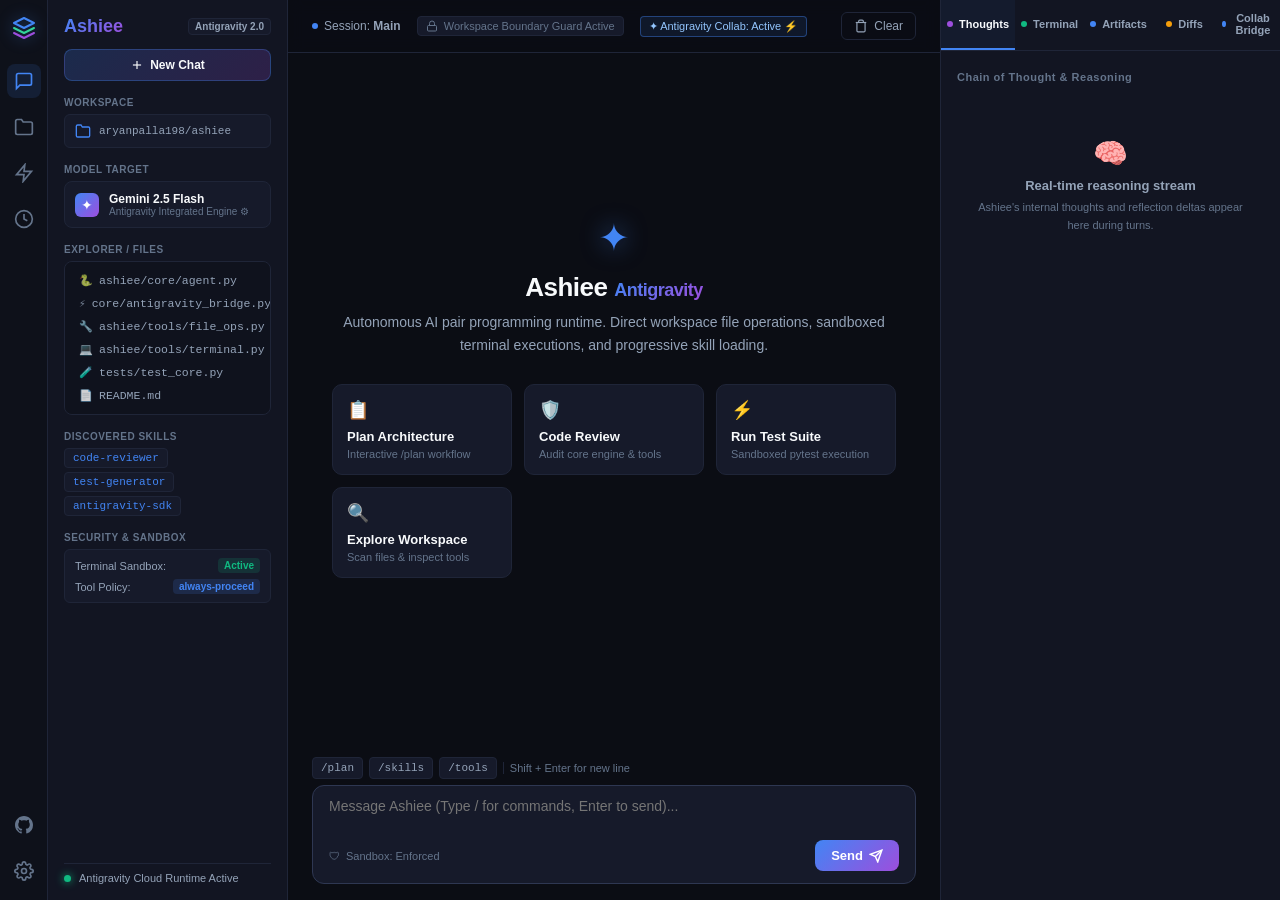
==== commit 5f837380: "feat: optimize mobile view layout, search options, and sending composer" ====
--- a/docs/index.html
+++ b/docs/index.html
@@ -2,7 +2,7 @@
 <html lang="en">
 <head>
     <meta charset="UTF-8">
-    <meta name="viewport" content="width=device-width, initial-scale=1.0">
+    <meta name="viewport" content="width=device-width, initial-scale=1.0, maximum-scale=1.0, user-scalable=no, viewport-fit=cover">
     <title>Ashiee — Google Antigravity Studio</title>
     <link rel="icon" href="data:image/svg+xml,<svg xmlns='http://www.w3.org/2000/svg' viewBox='0 0 24 24'><text y='20' font-size='20'>✦</text></svg>">
     <link rel="stylesheet" href="styles.css">
@@ -126,8 +126,9 @@
                 <div class="app-title">
                     <span class="gradient-text">Ashiee</span>
                     <span class="tag-badge">Antigravity 2.0</span>
-                </div>
-                <button class="new-chat-btn" onclick="clearMessages()" title="New Chat">
+                    <button class="topbar-action-btn mobile-nav-btn" onclick="closeMobileDrawers()" style="padding:2px 8px; margin-left:auto;" title="Close">✕</button>
+                </div>
+                <button class="new-chat-btn" onclick="clearMessages(); closeMobileDrawers();" title="New Chat">
                     <svg width="14" height="14" viewBox="0 0 24 24" fill="none" stroke="currentColor" stroke-width="2"><line x1="12" y1="5" x2="12" y2="19"/><line x1="5" y1="12" x2="19" y2="12"/></svg>
                     <span>New Chat</span>
                 </button>
@@ -216,9 +217,12 @@
         <main class="chat-canvas">
             <header class="canvas-topbar">
                 <div class="topbar-left">
+                    <button class="topbar-action-btn mobile-nav-btn" onclick="toggleMobileSidebar('files')" title="Workspace Explorer & Files">
+                        <span>📁 Files</span>
+                    </button>
                     <div class="session-badge">
                         <span class="dot-indicator"></span>
-                        <span>Session: <strong id="sessionIdLabel">Main Orchestrator</strong></span>
+                        <span>Session: <strong id="sessionIdLabel">Main</strong></span>
                     </div>
                     <div class="sandbox-pill">
                         <svg width="12" height="12" viewBox="0 0 24 24" fill="none" stroke="currentColor" stroke-width="2"><rect x="3" y="11" width="18" height="11" rx="2" ry="2"/><path d="M7 11V7a5 5 0 0 1 10 0v4"/></svg>
@@ -229,6 +233,9 @@
                     </div>
                 </div>
                 <div class="topbar-right">
+                    <button class="topbar-action-btn mobile-nav-btn" onclick="toggleMobileSidebar('aux')" title="Thoughts & Terminal Sidecar">
+                        <span>🧠 Sidecar</span>
+                    </button>
                     <button class="topbar-action-btn" onclick="clearMessages()" title="Clear Conversation">
                         <svg width="14" height="14" viewBox="0 0 24 24" fill="none" stroke="currentColor" stroke-width="2"><polyline points="3 6 5 6 21 6"/><path d="M19 6v14a2 2 0 0 1-2 2H7a2 2 0 0 1-2-2V6m3 0V4a2 2 0 0 1 2-2h4a2 2 0 0 1 2 2v2"/></svg>
                         <span>Clear</span>
@@ -342,6 +349,7 @@
                     <span class="tab-dot blue"></span>
                     <span>Collab Bridge</span>
                 </button>
+                <button class="aux-tab mobile-nav-btn" onclick="closeMobileDrawers()" title="Close" style="margin-left:auto; color:var(--text-muted);">✕</button>
             </div>
 
             <div class="aux-content">
@@ -423,6 +431,9 @@
         </aside>
     </div>
 
+    <!-- Mobile Drawer Backdrop -->
+    <div class="mobile-backdrop" id="mobileBackdrop" onclick="closeMobileDrawers()"></div>
+
     <!-- Code Viewer Modal -->
     <div class="code-modal-backdrop" id="codeModal">
         <div class="code-modal">
--- a/docs/styles.css
+++ b/docs/styles.css
@@ -1154,3 +1154,261 @@
     50% { opacity: 0; }
 }
 
+/* ========================================================
+   Mobile View Optimization: Responsive Layout & Composer
+   ======================================================== */
+.mobile-nav-btn {
+    display: none;
+}
+
+.mobile-backdrop {
+    display: none;
+}
+
+@media (max-width: 900px) {
+    html, body.antigravity-dark {
+        overflow: hidden !important;
+        width: 100vw !important;
+        height: 100dvh !important;
+        height: 100vh !important;
+    }
+
+    .antigravity-layout {
+        display: flex !important;
+        flex-direction: column !important;
+        height: 100dvh !important;
+        height: 100vh !important;
+        width: 100vw !important;
+        overflow: hidden !important;
+        position: relative !important;
+    }
+
+    /* Hide desktop icon rail on mobile */
+    .icon-rail {
+        display: none !important;
+    }
+
+    /* Convert Sidebars into slide-over sheets */
+    .sidebar-panel {
+        position: fixed !important;
+        top: 0 !important;
+        bottom: 0 !important;
+        left: 0 !important;
+        width: 84vw !important;
+        max-width: 320px !important;
+        z-index: 100 !important;
+        transform: translateX(-105%) !important;
+        transition: transform 0.25s cubic-bezier(0.16, 1, 0.3, 1) !important;
+        box-shadow: 12px 0 35px rgba(0, 0, 0, 0.85) !important;
+        overflow-y: auto !important;
+    }
+
+    .sidebar-panel.open {
+        transform: translateX(0) !important;
+    }
+
+    .auxiliary-pane {
+        position: fixed !important;
+        top: 0 !important;
+        bottom: 0 !important;
+        right: 0 !important;
+        width: 88vw !important;
+        max-width: 360px !important;
+        z-index: 100 !important;
+        transform: translateX(105%) !important;
+        transition: transform 0.25s cubic-bezier(0.16, 1, 0.3, 1) !important;
+        box-shadow: -12px 0 35px rgba(0, 0, 0, 0.85) !important;
+        overflow-y: auto !important;
+    }
+
+    .auxiliary-pane.open {
+        transform: translateX(0) !important;
+    }
+
+    .mobile-backdrop {
+        display: none;
+        position: fixed;
+        inset: 0;
+        background: rgba(0, 0, 0, 0.7);
+        backdrop-filter: blur(4px);
+        z-index: 95;
+    }
+
+    .mobile-backdrop.active {
+        display: block !important;
+    }
+
+    /* Main Chat Canvas gets 100% full width */
+    .chat-canvas {
+        width: 100vw !important;
+        height: 100dvh !important;
+        height: 100vh !important;
+        display: flex !important;
+        flex-direction: column !important;
+        overflow: hidden !important;
+        position: relative !important;
+    }
+
+    .canvas-topbar {
+        padding: 8px 12px !important;
+        gap: 6px !important;
+        flex-shrink: 0 !important;
+        display: flex !important;
+        justify-content: space-between !important;
+        align-items: center !important;
+        border-bottom: 1px solid var(--border-subtle) !important;
+    }
+
+    .topbar-left {
+        gap: 8px !important;
+    }
+
+    .sandbox-pill {
+        display: none !important;
+    }
+
+    .mobile-nav-btn {
+        display: inline-flex !important;
+        align-items: center;
+        gap: 4px;
+        padding: 6px 10px;
+        font-size: 12px;
+        background: #141829;
+        border: 1px solid var(--border-subtle);
+        border-radius: 6px;
+        color: var(--text-primary);
+        cursor: pointer;
+    }
+
+    .messages-stream {
+        padding: 12px 12px 145px 12px !important;
+        gap: 14px !important;
+        width: 100% !important;
+        box-sizing: border-box !important;
+    }
+
+    .antigravity-hero {
+        padding: 20px 10px !important;
+        max-width: 100% !important;
+    }
+
+    .antigravity-hero h1 {
+        font-size: 22px !important;
+    }
+
+    .antigravity-hero p {
+        font-size: 13px !important;
+        margin-bottom: 20px !important;
+    }
+
+    .prompt-starters {
+        grid-template-columns: 1fr !important;
+        gap: 8px !important;
+    }
+
+    .starter-card {
+        padding: 10px 12px !important;
+    }
+
+    /* Fixed Bottom Composer with Safe Area */
+    .composer-container {
+        position: fixed !important;
+        bottom: 0 !important;
+        left: 0 !important;
+        right: 0 !important;
+        width: 100vw !important;
+        padding: 8px 10px calc(8px + env(safe-area-inset-bottom, 0px)) 10px !important;
+        background: rgba(11, 13, 20, 0.96) !important;
+        backdrop-filter: blur(16px) !important;
+        border-top: 1px solid var(--border-subtle) !important;
+        z-index: 40 !important;
+        box-sizing: border-box !important;
+    }
+
+    .composer-toolbar {
+        margin-bottom: 6px !important;
+        width: 100% !important;
+        overflow-x: auto !important;
+        -webkit-overflow-scrolling: touch !important;
+        scrollbar-width: none !important;
+    }
+
+    .composer-toolbar::-webkit-scrollbar {
+        display: none !important;
+    }
+
+    .chips-row {
+        display: flex !important;
+        gap: 6px !important;
+        width: max-content !important;
+    }
+
+    .composer-chip {
+        font-size: 11px !important;
+        padding: 5px 10px !important;
+        white-space: nowrap !important;
+        border-radius: 6px !important;
+        touch-action: manipulation !important;
+    }
+
+    .chip-text, .divider {
+        display: none !important;
+    }
+
+    .composer-card {
+        padding: 8px 10px !important;
+        gap: 8px !important;
+        border-radius: 12px !important;
+        background: #141828 !important;
+        border: 1px solid var(--border-accent) !important;
+        width: 100% !important;
+        box-sizing: border-box !important;
+    }
+
+    .composer-card textarea {
+        font-size: 16px !important; /* 16px eliminates mobile input zoom */
+        padding: 4px 6px !important;
+        min-height: 42px !important;
+        max-height: 100px !important;
+        width: 100% !important;
+        box-sizing: border-box !important;
+        line-height: 1.4 !important;
+    }
+
+    .composer-actions {
+        display: flex !important;
+        justify-content: space-between !important;
+        align-items: center !important;
+        width: 100% !important;
+        gap: 8px !important;
+    }
+
+    .permission-pill {
+        font-size: 11px !important;
+        padding: 3px 6px !important;
+    }
+
+    .send-action-btn {
+        padding: 0 16px !important;
+        height: 38px !important;
+        font-size: 13px !important;
+        font-weight: 600 !important;
+        border-radius: 8px !important;
+        flex-shrink: 0 !important;
+        touch-action: manipulation !important;
+        display: inline-flex !important;
+        align-items: center !important;
+        gap: 6px !important;
+    }
+
+    .slash-menu {
+        left: 10px !important;
+        right: 10px !important;
+        width: auto !important;
+        max-height: 200px !important;
+        overflow-y: auto !important;
+        bottom: 100% !important;
+        margin-bottom: 6px !important;
+    }
+}
+
